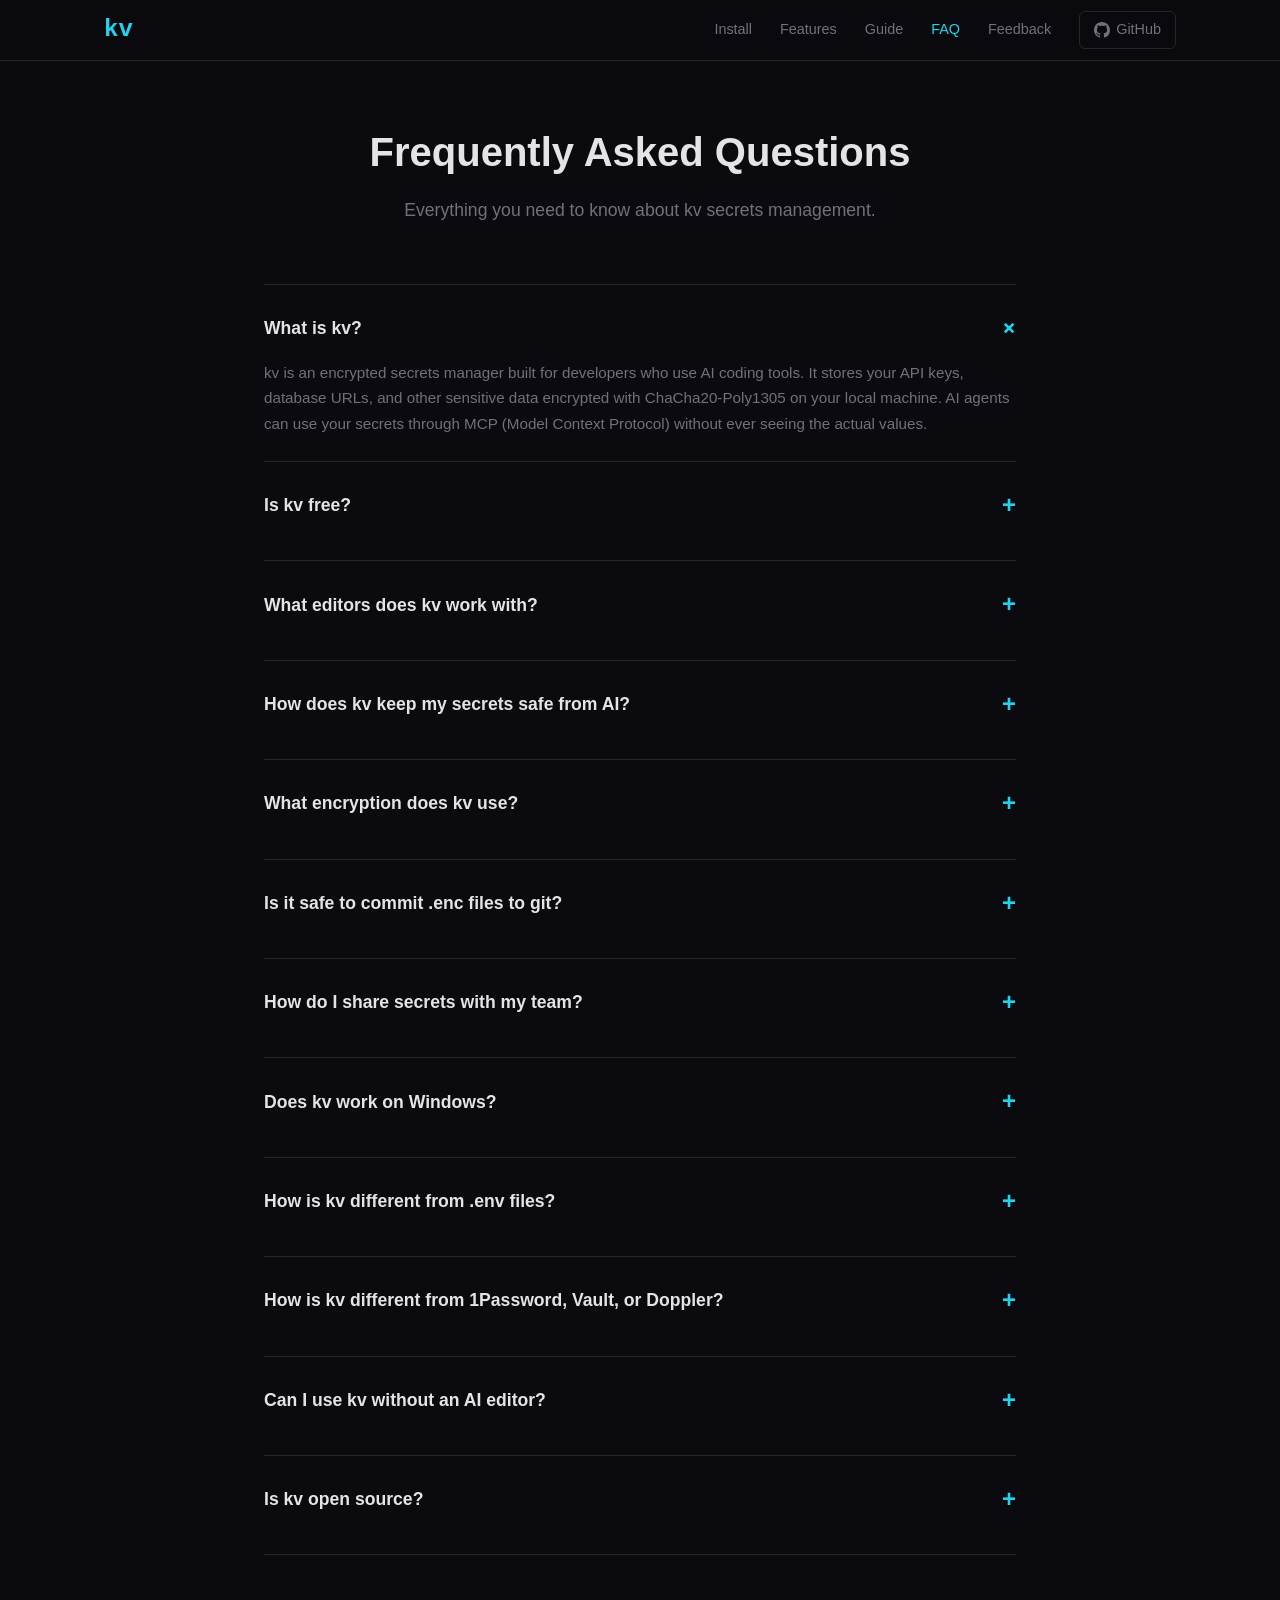
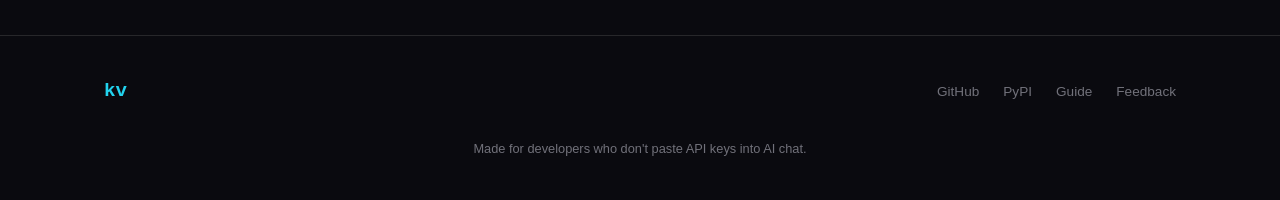
==== faq.html @ 410979d5 "Add FAQ, Guide, and Feedback pages - faq.html: 12 expandable Q&A items covering what/why/how - guide" ====
<!DOCTYPE html>
<html lang="en">
<head>
<meta charset="utf-8">
<meta name="viewport" content="width=device-width, initial-scale=1">
<title>FAQ — kv Encrypted Secrets Management</title>
<meta name="description" content="Frequently asked questions about kv — encrypted secrets management for developers and AI agents.">
<link rel="canonical" href="https://kvsecure.com/faq.html">
<link rel="icon" href="data:image/svg+xml,<svg xmlns='http://www.w3.org/2000/svg' viewBox='0 0 100 100'><text y='.9em' font-size='90'>&#x1F510;</text></svg>">
<style>
:root {
  --bg: #0a0a0f; --bg-card: #12121a; --text: #e4e4e7; --text-muted: #71717a;
  --accent: #22d3ee; --accent-dim: rgba(34,211,238,0.12); --border: #27272a;
  --green: #4ade80;
  --font: -apple-system, BlinkMacSystemFont, "Segoe UI", Roboto, sans-serif;
  --mono: "SF Mono", "Cascadia Code", "JetBrains Mono", Consolas, monospace;
}
*, *::before, *::after { box-sizing: border-box; margin: 0; padding: 0; }
html { scroll-behavior: smooth; }
body { font-family: var(--font); background: var(--bg); color: var(--text); line-height: 1.6; -webkit-font-smoothing: antialiased; }
a { color: var(--accent); text-decoration: none; }
a:hover { text-decoration: underline; }
:focus-visible { outline: 2px solid var(--accent); outline-offset: 2px; }

.container { max-width: 800px; margin: 0 auto; padding: 0 24px; }

/* Nav */
nav { position: fixed; top: 0; left: 0; right: 0; z-index: 100; background: rgba(10,10,15,0.85); backdrop-filter: blur(12px); border-bottom: 1px solid var(--border); }
.nav-inner { max-width: 1120px; margin: 0 auto; padding: 0 24px; display: flex; align-items: center; justify-content: space-between; height: 60px; }
.nav-logo { font-size: 1.5rem; font-weight: 700; color: var(--accent); font-family: var(--mono); }
.nav-links { display: flex; gap: 28px; align-items: center; }
.nav-links a { color: var(--text-muted); font-size: 0.9rem; }
.nav-links a:hover { color: var(--text); text-decoration: none; }
.nav-links a.active { color: var(--accent); }
.nav-gh { display: inline-flex; align-items: center; gap: 6px; padding: 6px 14px; border: 1px solid var(--border); border-radius: 6px; font-size: 0.85rem; color: var(--text); }
.nav-gh:hover { border-color: var(--text-muted); text-decoration: none; }

/* Page header */
.page-header { padding-top: 120px; padding-bottom: 40px; text-align: center; }
.page-header h1 { font-size: 2.5rem; font-weight: 800; margin-bottom: 12px; }
.page-header p { color: var(--text-muted); font-size: 1.1rem; }

/* FAQ */
.faq-section { padding: 20px 0 80px; }
.faq-item { border-bottom: 1px solid var(--border); padding: 24px 0; }
.faq-item:first-child { border-top: 1px solid var(--border); }
.faq-q { font-size: 1.1rem; font-weight: 600; margin-bottom: 12px; cursor: pointer; display: flex; justify-content: space-between; align-items: center; }
.faq-q::after { content: "+"; font-size: 1.5rem; color: var(--accent); transition: transform 0.2s; }
.faq-item.open .faq-q::after { transform: rotate(45deg); }
.faq-a { color: var(--text-muted); font-size: 0.95rem; line-height: 1.7; max-height: 0; overflow: hidden; transition: max-height 0.3s ease; }
.faq-item.open .faq-a { max-height: 500px; }
.faq-a code { font-family: var(--mono); background: var(--bg-card); padding: 2px 6px; border-radius: 4px; font-size: 0.85rem; color: var(--accent); }

/* Footer */
footer { border-top: 1px solid var(--border); padding: 40px 0; }
.footer-inner { max-width: 1120px; margin: 0 auto; padding: 0 24px; display: flex; justify-content: space-between; align-items: center; flex-wrap: wrap; gap: 16px; }
.footer-brand { font-family: var(--mono); font-weight: 700; color: var(--accent); font-size: 1.2rem; }
.footer-links { display: flex; gap: 24px; }
.footer-links a { color: var(--text-muted); font-size: 0.85rem; }
.footer-links a:hover { color: var(--text); }
.footer-tagline { width: 100%; text-align: center; color: var(--text-muted); font-size: 0.8rem; margin-top: 16px; }

@media (max-width: 767px) {
  .page-header h1 { font-size: 1.8rem; }
  .nav-links { display: none; }
  .footer-inner { justify-content: center; text-align: center; }
}
</style>
</head>
<body>

<nav>
  <div class="nav-inner">
    <a href="/" class="nav-logo">kv</a>
    <div class="nav-links">
      <a href="/#install">Install</a>
      <a href="/#features">Features</a>
      <a href="guide.html">Guide</a>
      <a href="faq.html" class="active">FAQ</a>
      <a href="feedback.html">Feedback</a>
      <a href="https://github.com/SatishoBananamoto/kv-secrets" class="nav-gh">
        <svg width="16" height="16" viewBox="0 0 16 16" fill="currentColor"><path d="M8 0C3.58 0 0 3.58 0 8c0 3.54 2.29 6.53 5.47 7.59.4.07.55-.17.55-.38 0-.19-.01-.82-.01-1.49-2.01.37-2.53-.49-2.69-.94-.09-.23-.48-.94-.82-1.13-.28-.15-.68-.52-.01-.53.63-.01 1.08.58 1.23.82.72 1.21 1.87.87 2.33.66.07-.52.28-.87.51-1.07-1.78-.2-3.64-.89-3.64-3.95 0-.87.31-1.59.82-2.15-.08-.2-.36-1.02.08-2.12 0 0 .67-.21 2.2.82.64-.18 1.32-.27 2-.27.68 0 1.36.09 2 .27 1.53-1.04 2.2-.82 2.2-.82.44 1.1.16 1.92.08 2.12.51.56.82 1.27.82 2.15 0 3.07-1.87 3.75-3.65 3.95.29.25.54.73.54 1.48 0 1.07-.01 1.93-.01 2.2 0 .21.15.46.55.38A8.013 8.013 0 0016 8c0-4.42-3.58-8-8-8z"/></svg>
        GitHub
      </a>
    </div>
  </div>
</nav>

<div class="page-header">
  <div class="container">
    <h1>Frequently Asked Questions</h1>
    <p>Everything you need to know about kv secrets management.</p>
  </div>
</div>

<section class="faq-section">
  <div class="container">

    <div class="faq-item open">
      <div class="faq-q">What is kv?</div>
      <div class="faq-a">
        <p>kv is an encrypted secrets manager built for developers who use AI coding tools. It stores your API keys, database URLs, and other sensitive data encrypted with ChaCha20-Poly1305 on your local machine. AI agents can use your secrets through MCP (Model Context Protocol) without ever seeing the actual values.</p>
      </div>
    </div>

    <div class="faq-item">
      <div class="faq-q">Is kv free?</div>
      <div class="faq-a">
        <p>Yes. The CLI and MCP server are completely free and open source (MIT license). You get unlimited secrets, unlimited environments, and full encryption at no cost. A paid team plan ($15/team/month) with cloud sync, team management, and CI/CD tokens is coming soon.</p>
      </div>
    </div>

    <div class="faq-item">
      <div class="faq-q">What editors does kv work with?</div>
      <div class="faq-a">
        <p>kv works with any editor that supports MCP: <strong>Cursor</strong>, <strong>Claude Code</strong>, <strong>VS Code</strong>, <strong>Windsurf</strong>, and <strong>Cline</strong>. Run <code>kv setup cursor</code> (or <code>claude-code</code> / <code>vscode</code>) and it auto-configures the MCP connection.</p>
      </div>
    </div>

    <div class="faq-item">
      <div class="faq-q">How does kv keep my secrets safe from AI?</div>
      <div class="faq-a">
        <p>kv uses a 3-tier security profile system:</p>
        <p><strong>Safe mode</strong> (default): AI can list key names and run commands with secrets injected as environment variables, but never sees the actual values. This is the recommended mode.</p>
        <p><strong>Mutate mode</strong> (opt-in): AI can also store and delete secrets.</p>
        <p><strong>Reveal mode</strong> (opt-in): AI can read secret values. Only enable this if you explicitly need it.</p>
        <p>The key tool is <code>kv_run</code> — it injects secrets into a subprocess and returns only the exit code. Your AI agent never sees the secret values in chat.</p>
      </div>
    </div>

    <div class="faq-item">
      <div class="faq-q">What encryption does kv use?</div>
      <div class="faq-a">
        <p>ChaCha20-Poly1305 AEAD with 256-bit keys — the same cipher used by WireGuard VPN and TLS 1.3. Keys are derived per-environment using BLAKE2b with the environment name as context. The encrypted <code>.enc</code> files are safe to commit to git — only the master key (stored in <code>.secrets/key</code>) must stay private.</p>
      </div>
    </div>

    <div class="faq-item">
      <div class="faq-q">Is it safe to commit .enc files to git?</div>
      <div class="faq-a">
        <p>Yes. The <code>.enc</code> files contain only ciphertext — both key names and values are encrypted. Without the master key, they're indistinguishable from random bytes. The master key file (<code>.secrets/key</code>) is auto-added to <code>.gitignore</code> during <code>kv init</code>.</p>
      </div>
    </div>

    <div class="faq-item">
      <div class="faq-q">How do I share secrets with my team?</div>
      <div class="faq-a">
        <p>For now, use <code>kv export --key</code> to get a shareable key string (<code>kvkey_...</code>). Send it to your teammate through a secure channel (Signal, 1Password, etc.). They import it with <code>kv import-key kvkey_...</code>. The upcoming team plan will add zero-knowledge cloud sync so sharing is automatic.</p>
      </div>
    </div>

    <div class="faq-item">
      <div class="faq-q">Does kv work on Windows?</div>
      <div class="faq-a">
        <p>Yes. kv runs on Windows, macOS, and Linux. It's a pure Python package with one dependency (<code>cryptography</code>) which has prebuilt wheels for all platforms. Install with <code>pip install kv-secrets</code>.</p>
      </div>
    </div>

    <div class="faq-item">
      <div class="faq-q">How is kv different from .env files?</div>
      <div class="faq-a">
        <p><code>.env</code> files store secrets in plaintext — if leaked or committed to git, everything is exposed. kv encrypts everything with military-grade encryption. You can even import existing <code>.env</code> files with <code>kv import .env</code> and they'll be encrypted immediately.</p>
      </div>
    </div>

    <div class="faq-item">
      <div class="faq-q">How is kv different from 1Password, Vault, or Doppler?</div>
      <div class="faq-a">
        <p>kv is built specifically for developers using AI coding tools. 1Password is a general password manager ($2.99/mo). HashiCorp Vault and Doppler are enterprise-grade with complex setups. kv is free, zero-config, works offline, and has native MCP integration so your AI editor can use secrets without you pasting them into chat.</p>
      </div>
    </div>

    <div class="faq-item">
      <div class="faq-q">Can I use kv without an AI editor?</div>
      <div class="faq-a">
        <p>Absolutely. kv works great as a standalone secrets manager. Use <code>kv set</code>, <code>kv get</code>, <code>kv run</code> from the terminal. The MCP integration is optional — it just makes kv even more powerful when paired with AI tools.</p>
      </div>
    </div>

    <div class="faq-item">
      <div class="faq-q">Is kv open source?</div>
      <div class="faq-a">
        <p>The CLI and MCP server are open source under the MIT license. You can inspect every line of code on <a href="https://github.com/SatishoBananamoto/kv-secrets">GitHub</a>. The cloud sync server (for the upcoming team plan) is proprietary.</p>
      </div>
    </div>

  </div>
</section>

<footer>
  <div class="footer-inner">
    <div class="footer-brand">kv</div>
    <div class="footer-links">
      <a href="https://github.com/SatishoBananamoto/kv-secrets">GitHub</a>
      <a href="https://pypi.org/project/kv-secrets/">PyPI</a>
      <a href="guide.html">Guide</a>
      <a href="feedback.html">Feedback</a>
    </div>
    <p class="footer-tagline">Made for developers who don't paste API keys into AI chat.</p>
  </div>
</footer>

<script>
document.querySelectorAll('.faq-q').forEach(function(q) {
  q.addEventListener('click', function() {
    this.parentElement.classList.toggle('open');
  });
});
</script>

</body>
</html>
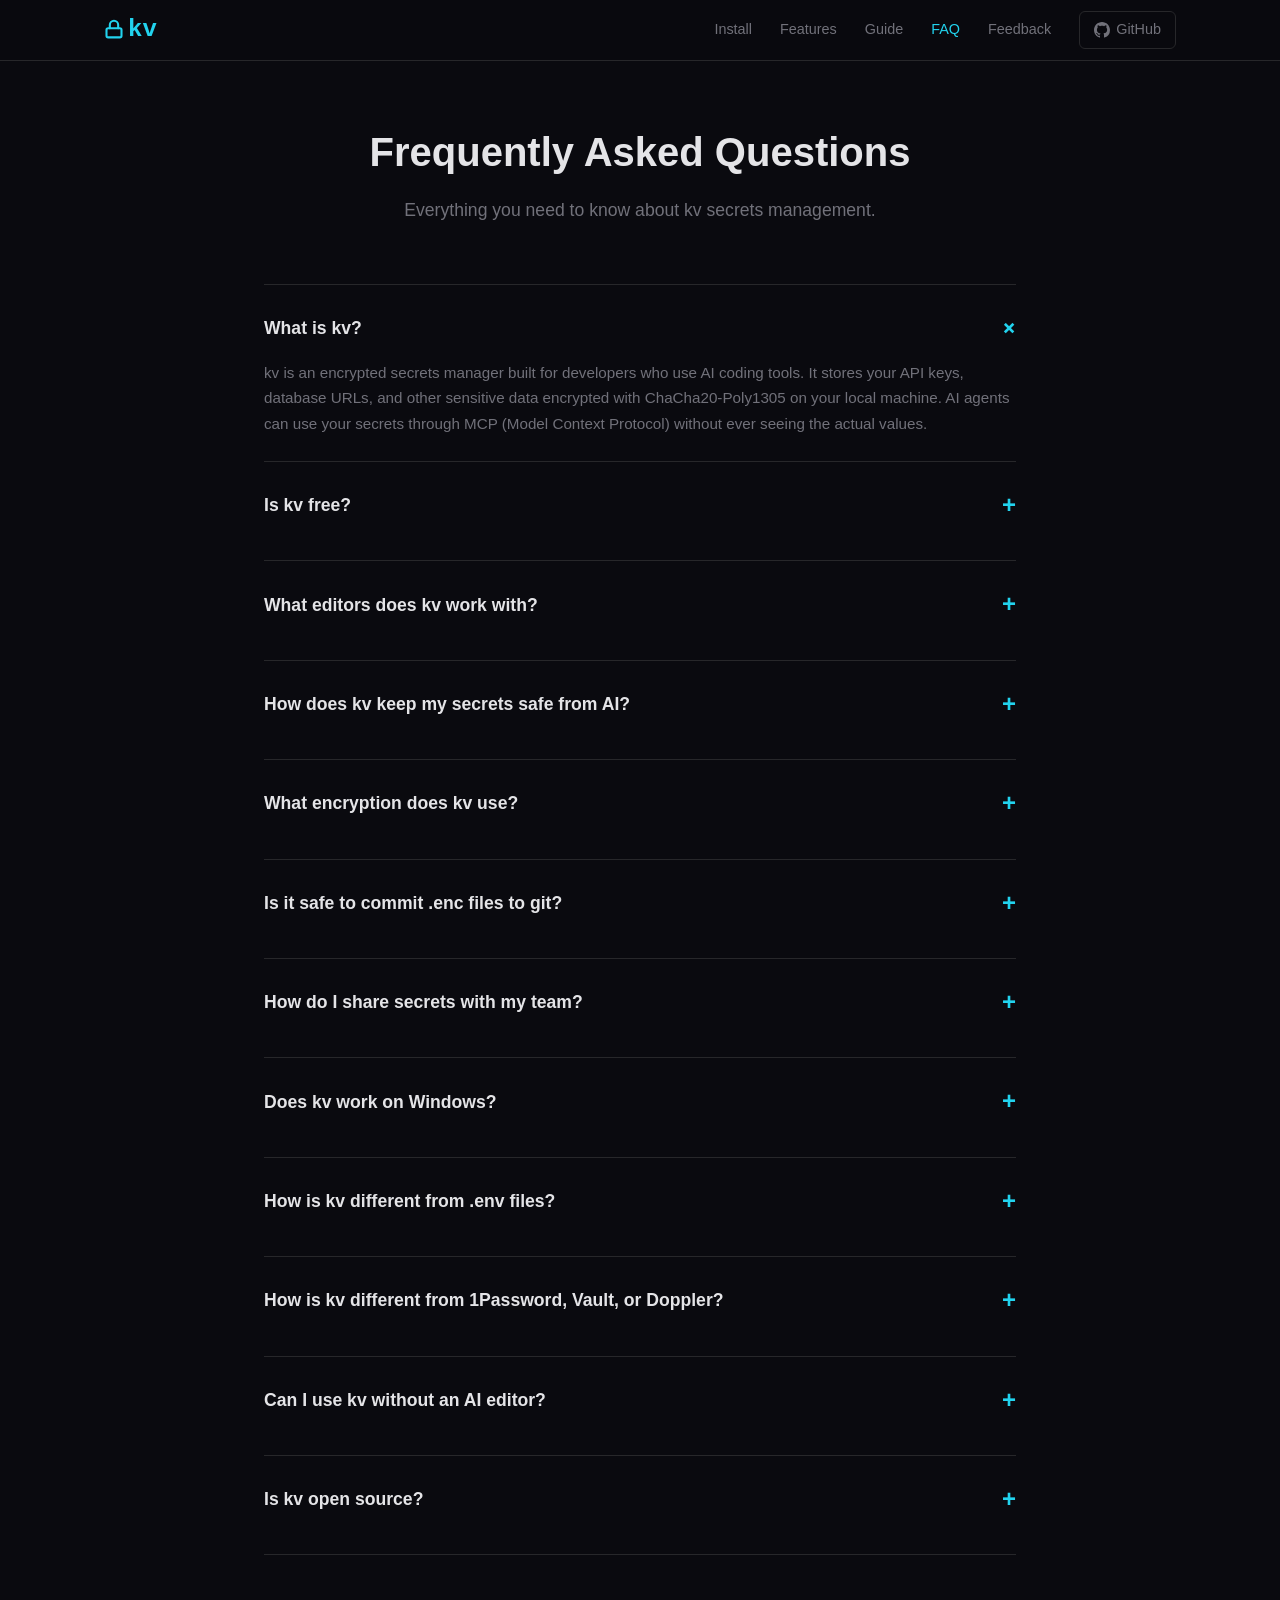
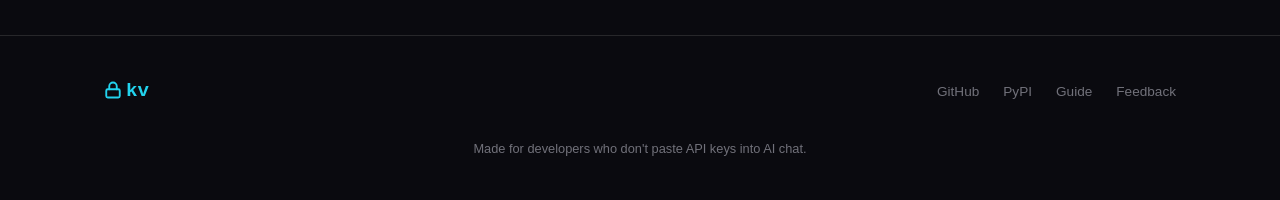
==== commit ed0ad079: "Add lock logo mark + update email to support@kvsecure.com - Nav and footer logos now show lock SVG i" ====
--- a/faq.html
+++ b/faq.html
@@ -71,7 +71,7 @@
 
 <nav>
   <div class="nav-inner">
-    <a href="/" class="nav-logo">kv</a>
+    <a href="/" class="nav-logo"><svg width="20" height="20" viewBox="0 0 24 24" fill="none" stroke="currentColor" stroke-width="2.5" stroke-linecap="round" stroke-linejoin="round" style="vertical-align:-3px;margin-right:4px"><rect x="3" y="11" width="18" height="11" rx="2"/><path d="M7 11V7a5 5 0 0110 0v4"/></svg>kv</a>
     <div class="nav-links">
       <a href="/#install">Install</a>
       <a href="/#features">Features</a>
@@ -189,7 +189,7 @@
 
 <footer>
   <div class="footer-inner">
-    <div class="footer-brand">kv</div>
+    <div class="footer-brand"><svg width="18" height="18" viewBox="0 0 24 24" fill="none" stroke="currentColor" stroke-width="2.5" stroke-linecap="round" stroke-linejoin="round" style="vertical-align:-3px;margin-right:4px"><rect x="3" y="11" width="18" height="11" rx="2"/><path d="M7 11V7a5 5 0 0110 0v4"/></svg>kv</div>
     <div class="footer-links">
       <a href="https://github.com/SatishoBananamoto/kv-secrets">GitHub</a>
       <a href="https://pypi.org/project/kv-secrets/">PyPI</a>
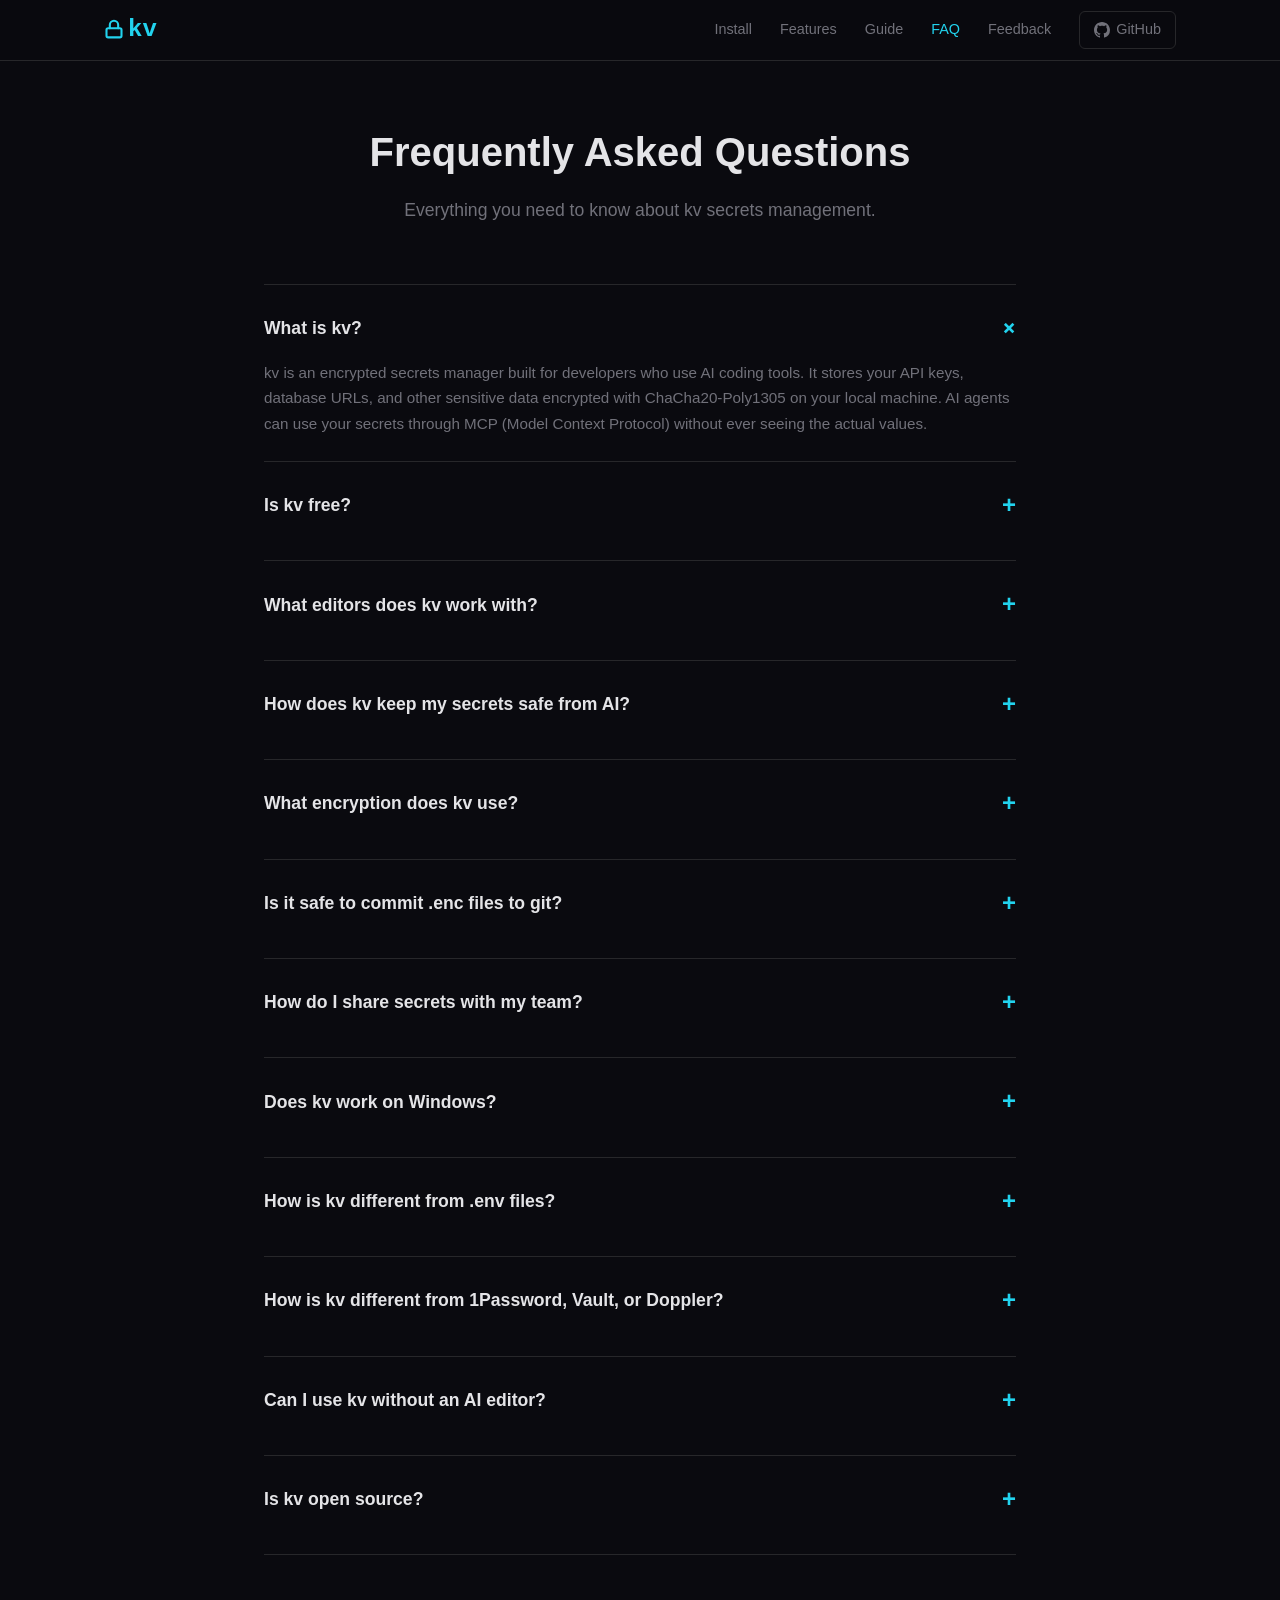
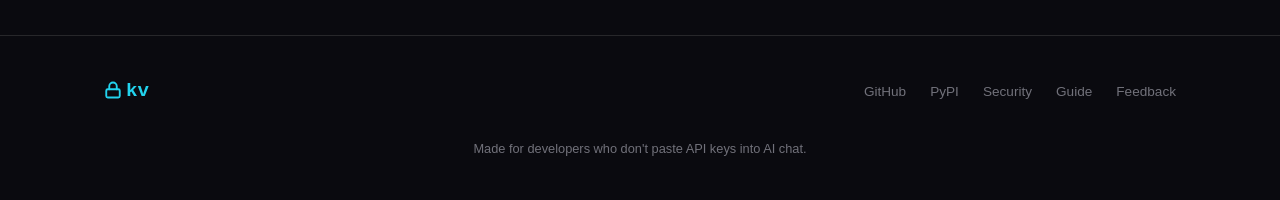
==== commit 7a5e8cf1: "Website Phase 1: fix accuracy, add trust signals, add team waitlist guide.html: - Fix kv env (was "k" ====
--- a/faq.html
+++ b/faq.html
@@ -44,11 +44,10 @@
 .faq-section { padding: 20px 0 80px; }
 .faq-item { border-bottom: 1px solid var(--border); padding: 24px 0; }
 .faq-item:first-child { border-top: 1px solid var(--border); }
-.faq-q { font-size: 1.1rem; font-weight: 600; margin-bottom: 12px; cursor: pointer; display: flex; justify-content: space-between; align-items: center; }
+.faq-q { font-size: 1.1rem; font-weight: 600; margin-bottom: 12px; cursor: pointer; display: flex; justify-content: space-between; align-items: center; background: none; border: none; color: inherit; text-align: left; width: 100%; padding: 0; font-family: inherit; line-height: inherit; }
 .faq-q::after { content: "+"; font-size: 1.5rem; color: var(--accent); transition: transform 0.2s; }
 .faq-item.open .faq-q::after { transform: rotate(45deg); }
-.faq-a { color: var(--text-muted); font-size: 0.95rem; line-height: 1.7; max-height: 0; overflow: hidden; transition: max-height 0.3s ease; }
-.faq-item.open .faq-a { max-height: 500px; }
+.faq-a { color: var(--text-muted); font-size: 0.95rem; line-height: 1.7; }
 .faq-a code { font-family: var(--mono); background: var(--bg-card); padding: 2px 6px; border-radius: 4px; font-size: 0.85rem; color: var(--accent); }
 
 /* Footer */
@@ -60,9 +59,13 @@
 .footer-links a:hover { color: var(--text); }
 .footer-tagline { width: 100%; text-align: center; color: var(--text-muted); font-size: 0.8rem; margin-top: 16px; }
 
+.nav-toggle { display: none; background: none; border: none; color: var(--text); font-size: 1.5rem; cursor: pointer; }
+
 @media (max-width: 767px) {
   .page-header h1 { font-size: 1.8rem; }
-  .nav-links { display: none; }
+  .nav-links { display: none; position: absolute; top: 60px; left: 0; right: 0; background: var(--bg); border-bottom: 1px solid var(--border); flex-direction: column; padding: 20px 24px; gap: 16px; }
+  .nav-links.open { display: flex; }
+  .nav-toggle { display: block; }
   .footer-inner { justify-content: center; text-align: center; }
 }
 </style>
@@ -72,6 +75,7 @@
 <nav>
   <div class="nav-inner">
     <a href="/" class="nav-logo"><svg width="20" height="20" viewBox="0 0 24 24" fill="none" stroke="currentColor" stroke-width="2.5" stroke-linecap="round" stroke-linejoin="round" style="vertical-align:-3px;margin-right:4px"><rect x="3" y="11" width="18" height="11" rx="2"/><path d="M7 11V7a5 5 0 0110 0v4"/></svg>kv</a>
+    <button class="nav-toggle" id="nav-toggle" aria-label="Menu" aria-expanded="false">&#9776;</button>
     <div class="nav-links">
       <a href="/#install">Install</a>
       <a href="/#features">Features</a>
@@ -97,29 +101,29 @@
   <div class="container">
 
     <div class="faq-item open">
-      <div class="faq-q">What is kv?</div>
-      <div class="faq-a">
+      <button class="faq-q" id="faq-q-1" aria-expanded="true" aria-controls="faq-a-1">What is kv?</button>
+      <div class="faq-a" id="faq-a-1" role="region" aria-labelledby="faq-q-1">
         <p>kv is an encrypted secrets manager built for developers who use AI coding tools. It stores your API keys, database URLs, and other sensitive data encrypted with ChaCha20-Poly1305 on your local machine. AI agents can use your secrets through MCP (Model Context Protocol) without ever seeing the actual values.</p>
       </div>
     </div>
 
     <div class="faq-item">
-      <div class="faq-q">Is kv free?</div>
-      <div class="faq-a">
+      <button class="faq-q" id="faq-q-2" aria-expanded="false" aria-controls="faq-a-2">Is kv free?</button>
+      <div class="faq-a" id="faq-a-2" role="region" aria-labelledby="faq-q-2" hidden>
         <p>Yes. The CLI and MCP server are completely free and open source (MIT license). You get unlimited secrets, unlimited environments, and full encryption at no cost. A paid team plan ($15/team/month) with cloud sync, team management, and CI/CD tokens is coming soon.</p>
       </div>
     </div>
 
     <div class="faq-item">
-      <div class="faq-q">What editors does kv work with?</div>
-      <div class="faq-a">
+      <button class="faq-q" id="faq-q-3" aria-expanded="false" aria-controls="faq-a-3">What editors does kv work with?</button>
+      <div class="faq-a" id="faq-a-3" role="region" aria-labelledby="faq-q-3" hidden>
         <p>kv works with any editor that supports MCP: <strong>Cursor</strong>, <strong>Claude Code</strong>, <strong>VS Code</strong>, <strong>Windsurf</strong>, and <strong>Cline</strong>. Run <code>kv setup cursor</code> (or <code>claude-code</code> / <code>vscode</code>) and it auto-configures the MCP connection.</p>
       </div>
     </div>
 
     <div class="faq-item">
-      <div class="faq-q">How does kv keep my secrets safe from AI?</div>
-      <div class="faq-a">
+      <button class="faq-q" id="faq-q-4" aria-expanded="false" aria-controls="faq-a-4">How does kv keep my secrets safe from AI?</button>
+      <div class="faq-a" id="faq-a-4" role="region" aria-labelledby="faq-q-4" hidden>
         <p>kv uses a 3-tier security profile system:</p>
         <p><strong>Safe mode</strong> (default): AI can list key names and run commands with secrets injected as environment variables, but never sees the actual values. This is the recommended mode.</p>
         <p><strong>Mutate mode</strong> (opt-in): AI can also store and delete secrets.</p>
@@ -129,57 +133,57 @@
     </div>
 
     <div class="faq-item">
-      <div class="faq-q">What encryption does kv use?</div>
-      <div class="faq-a">
+      <button class="faq-q" id="faq-q-5" aria-expanded="false" aria-controls="faq-a-5">What encryption does kv use?</button>
+      <div class="faq-a" id="faq-a-5" role="region" aria-labelledby="faq-q-5" hidden>
         <p>ChaCha20-Poly1305 AEAD with 256-bit keys — the same cipher used by WireGuard VPN and TLS 1.3. Keys are derived per-environment using BLAKE2b with the environment name as context. The encrypted <code>.enc</code> files are safe to commit to git — only the master key (stored in <code>.secrets/key</code>) must stay private.</p>
       </div>
     </div>
 
     <div class="faq-item">
-      <div class="faq-q">Is it safe to commit .enc files to git?</div>
-      <div class="faq-a">
+      <button class="faq-q" id="faq-q-6" aria-expanded="false" aria-controls="faq-a-6">Is it safe to commit .enc files to git?</button>
+      <div class="faq-a" id="faq-a-6" role="region" aria-labelledby="faq-q-6" hidden>
         <p>Yes. The <code>.enc</code> files contain only ciphertext — both key names and values are encrypted. Without the master key, they're indistinguishable from random bytes. The master key file (<code>.secrets/key</code>) is auto-added to <code>.gitignore</code> during <code>kv init</code>.</p>
       </div>
     </div>
 
     <div class="faq-item">
-      <div class="faq-q">How do I share secrets with my team?</div>
-      <div class="faq-a">
-        <p>For now, use <code>kv export --key</code> to get a shareable key string (<code>kvkey_...</code>). Send it to your teammate through a secure channel (Signal, 1Password, etc.). They import it with <code>kv import-key kvkey_...</code>. The upcoming team plan will add zero-knowledge cloud sync so sharing is automatic.</p>
-      </div>
-    </div>
-
-    <div class="faq-item">
-      <div class="faq-q">Does kv work on Windows?</div>
-      <div class="faq-a">
+      <button class="faq-q" id="faq-q-7" aria-expanded="false" aria-controls="faq-a-7">How do I share secrets with my team?</button>
+      <div class="faq-a" id="faq-a-7" role="region" aria-labelledby="faq-q-7" hidden>
+        <p>Use <code>kv export-key</code> to get a shareable key string (<code>kvkey_...</code>). Send it to your teammate through a secure channel (Signal, 1Password, etc.). They import it with <code>kv import-key kvkey_...</code>. The upcoming team plan will add zero-knowledge cloud sync so sharing is automatic.</p>
+      </div>
+    </div>
+
+    <div class="faq-item">
+      <button class="faq-q" id="faq-q-8" aria-expanded="false" aria-controls="faq-a-8">Does kv work on Windows?</button>
+      <div class="faq-a" id="faq-a-8" role="region" aria-labelledby="faq-q-8" hidden>
         <p>Yes. kv runs on Windows, macOS, and Linux. It's a pure Python package with one dependency (<code>cryptography</code>) which has prebuilt wheels for all platforms. Install with <code>pip install kv-secrets</code>.</p>
       </div>
     </div>
 
     <div class="faq-item">
-      <div class="faq-q">How is kv different from .env files?</div>
-      <div class="faq-a">
+      <button class="faq-q" id="faq-q-9" aria-expanded="false" aria-controls="faq-a-9">How is kv different from .env files?</button>
+      <div class="faq-a" id="faq-a-9" role="region" aria-labelledby="faq-q-9" hidden>
         <p><code>.env</code> files store secrets in plaintext — if leaked or committed to git, everything is exposed. kv encrypts everything with military-grade encryption. You can even import existing <code>.env</code> files with <code>kv import .env</code> and they'll be encrypted immediately.</p>
       </div>
     </div>
 
     <div class="faq-item">
-      <div class="faq-q">How is kv different from 1Password, Vault, or Doppler?</div>
-      <div class="faq-a">
+      <button class="faq-q" id="faq-q-10" aria-expanded="false" aria-controls="faq-a-10">How is kv different from 1Password, Vault, or Doppler?</button>
+      <div class="faq-a" id="faq-a-10" role="region" aria-labelledby="faq-q-10" hidden>
         <p>kv is built specifically for developers using AI coding tools. 1Password is a general password manager ($2.99/mo). HashiCorp Vault and Doppler are enterprise-grade with complex setups. kv is free, zero-config, works offline, and has native MCP integration so your AI editor can use secrets without you pasting them into chat.</p>
       </div>
     </div>
 
     <div class="faq-item">
-      <div class="faq-q">Can I use kv without an AI editor?</div>
-      <div class="faq-a">
+      <button class="faq-q" id="faq-q-11" aria-expanded="false" aria-controls="faq-a-11">Can I use kv without an AI editor?</button>
+      <div class="faq-a" id="faq-a-11" role="region" aria-labelledby="faq-q-11" hidden>
         <p>Absolutely. kv works great as a standalone secrets manager. Use <code>kv set</code>, <code>kv get</code>, <code>kv run</code> from the terminal. The MCP integration is optional — it just makes kv even more powerful when paired with AI tools.</p>
       </div>
     </div>
 
     <div class="faq-item">
-      <div class="faq-q">Is kv open source?</div>
-      <div class="faq-a">
+      <button class="faq-q" id="faq-q-12" aria-expanded="false" aria-controls="faq-a-12">Is kv open source?</button>
+      <div class="faq-a" id="faq-a-12" role="region" aria-labelledby="faq-q-12" hidden>
         <p>The CLI and MCP server are open source under the MIT license. You can inspect every line of code on <a href="https://github.com/SatishoBananamoto/kv-secrets">GitHub</a>. The cloud sync server (for the upcoming team plan) is proprietary.</p>
       </div>
     </div>
@@ -193,6 +197,7 @@
     <div class="footer-links">
       <a href="https://github.com/SatishoBananamoto/kv-secrets">GitHub</a>
       <a href="https://pypi.org/project/kv-secrets/">PyPI</a>
+      <a href="https://github.com/SatishoBananamoto/kv-secrets/blob/main/SECURITY.md">Security</a>
       <a href="guide.html">Guide</a>
       <a href="feedback.html">Feedback</a>
     </div>
@@ -201,9 +206,26 @@
 </footer>
 
 <script>
+// Nav toggle
+(function() {
+  var toggle = document.getElementById('nav-toggle');
+  var navLinks = document.querySelector('.nav-links');
+  if (toggle && navLinks) {
+    toggle.addEventListener('click', function() {
+      var open = navLinks.classList.toggle('open');
+      toggle.setAttribute('aria-expanded', open);
+    });
+  }
+})();
+
+// FAQ accordion
 document.querySelectorAll('.faq-q').forEach(function(q) {
   q.addEventListener('click', function() {
-    this.parentElement.classList.toggle('open');
+    var isOpen = this.parentElement.classList.toggle('open');
+    this.setAttribute('aria-expanded', isOpen);
+    var answer = this.parentElement.querySelector('.faq-a');
+    if (isOpen) { answer.removeAttribute('hidden'); }
+    else { answer.setAttribute('hidden', ''); }
   });
 });
 </script>
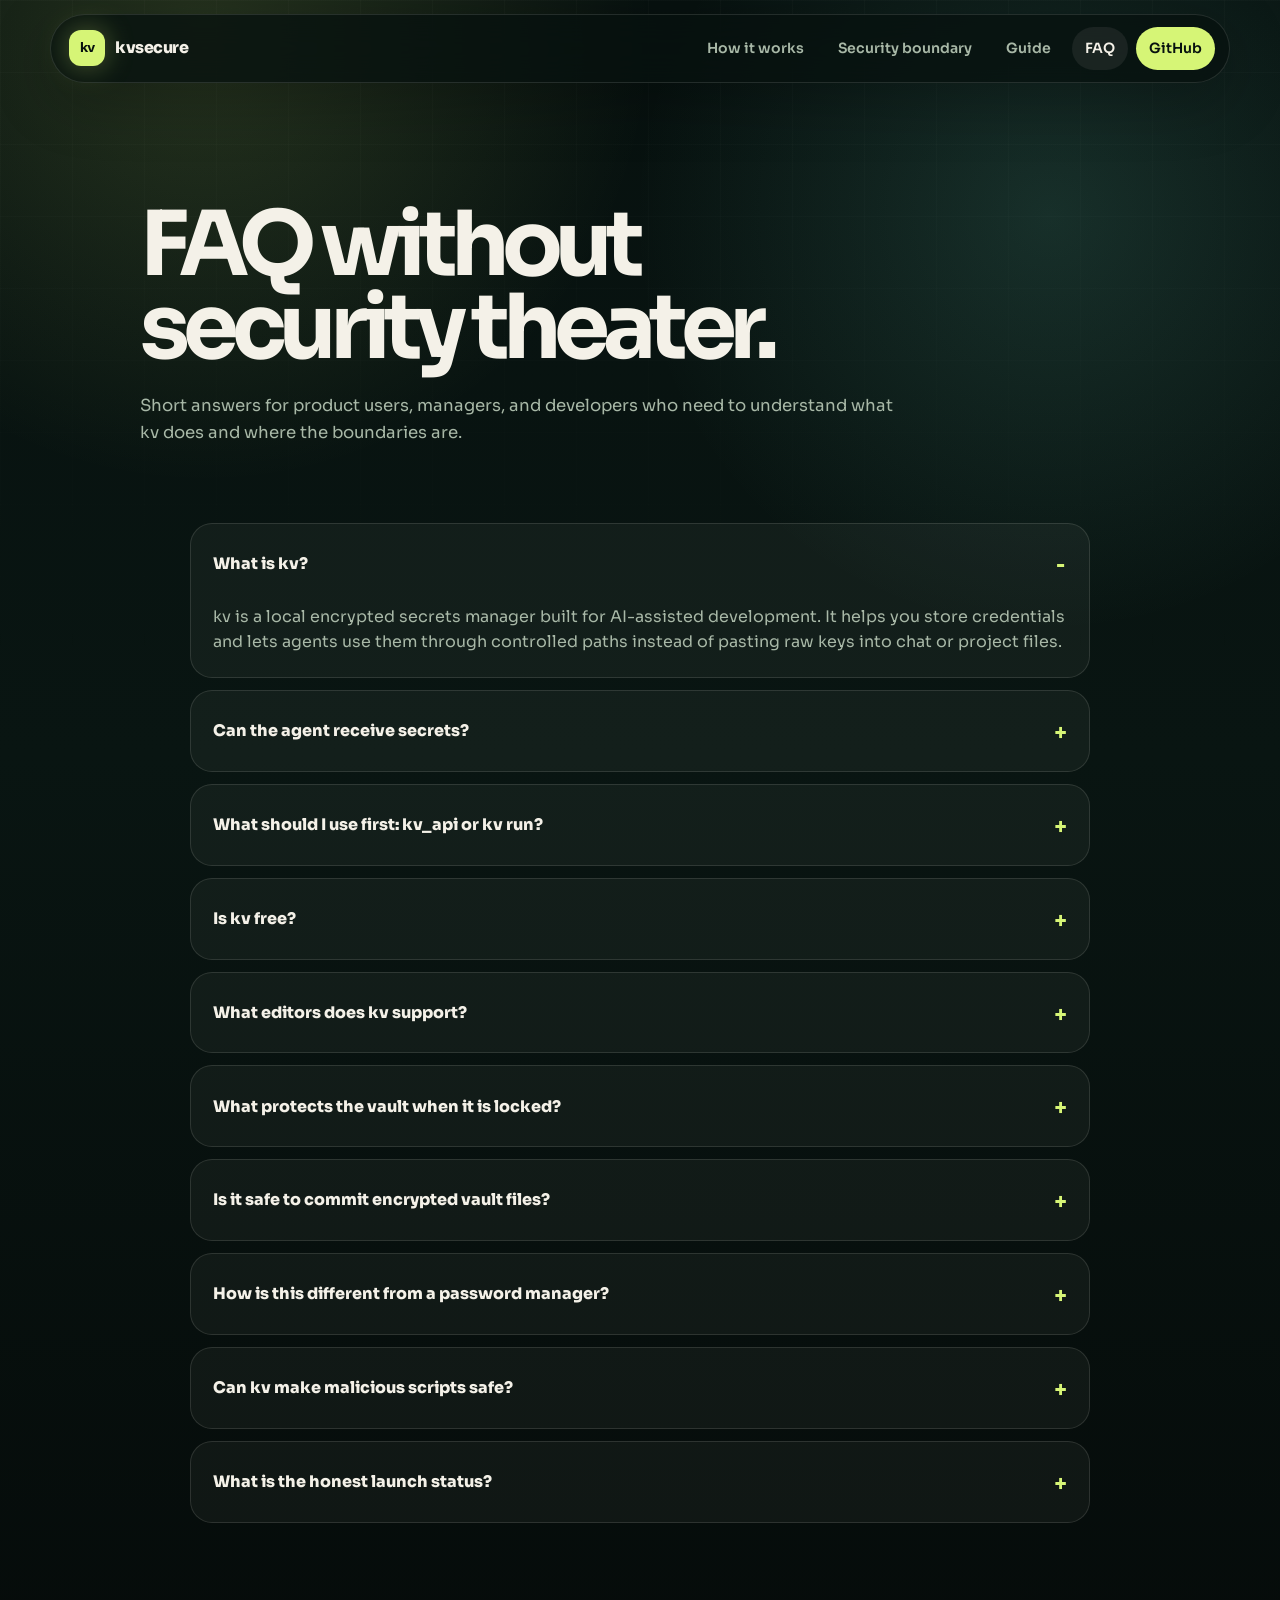
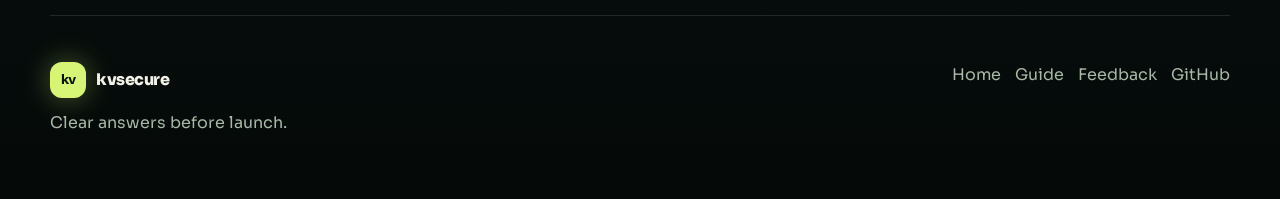
==== commit aeceba36: "Redesign kvsecure launch site" ====
--- a/faq.html
+++ b/faq.html
@@ -3,232 +3,125 @@
 <head>
 <meta charset="utf-8">
 <meta name="viewport" content="width=device-width, initial-scale=1">
-<title>FAQ — kv Encrypted Secrets Management</title>
-<meta name="description" content="Frequently asked questions about kv — encrypted secrets management for developers and AI agents.">
+<title>FAQ - kvsecure</title>
+<meta name="description" content="Plain answers about kv, AI agents, brokered secret use, kv run, team plans, and current product boundaries.">
+<meta name="theme-color" content="#07110f">
 <link rel="canonical" href="https://kvsecure.com/faq.html">
-<link rel="icon" href="data:image/svg+xml,<svg xmlns='http://www.w3.org/2000/svg' viewBox='0 0 100 100'><text y='.9em' font-size='90'>&#x1F510;</text></svg>">
-<style>
-:root {
-  --bg: #0a0a0f; --bg-card: #12121a; --text: #e4e4e7; --text-muted: #71717a;
-  --accent: #22d3ee; --accent-dim: rgba(34,211,238,0.12); --border: #27272a;
-  --green: #4ade80;
-  --font: -apple-system, BlinkMacSystemFont, "Segoe UI", Roboto, sans-serif;
-  --mono: "SF Mono", "Cascadia Code", "JetBrains Mono", Consolas, monospace;
-}
-*, *::before, *::after { box-sizing: border-box; margin: 0; padding: 0; }
-html { scroll-behavior: smooth; }
-body { font-family: var(--font); background: var(--bg); color: var(--text); line-height: 1.6; -webkit-font-smoothing: antialiased; }
-a { color: var(--accent); text-decoration: none; }
-a:hover { text-decoration: underline; }
-:focus-visible { outline: 2px solid var(--accent); outline-offset: 2px; }
-
-.container { max-width: 800px; margin: 0 auto; padding: 0 24px; }
-
-/* Nav */
-nav { position: fixed; top: 0; left: 0; right: 0; z-index: 100; background: rgba(10,10,15,0.85); backdrop-filter: blur(12px); border-bottom: 1px solid var(--border); }
-.nav-inner { max-width: 1120px; margin: 0 auto; padding: 0 24px; display: flex; align-items: center; justify-content: space-between; height: 60px; }
-.nav-logo { font-size: 1.5rem; font-weight: 700; color: var(--accent); font-family: var(--mono); }
-.nav-links { display: flex; gap: 28px; align-items: center; }
-.nav-links a { color: var(--text-muted); font-size: 0.9rem; }
-.nav-links a:hover { color: var(--text); text-decoration: none; }
-.nav-links a.active { color: var(--accent); }
-.nav-gh { display: inline-flex; align-items: center; gap: 6px; padding: 6px 14px; border: 1px solid var(--border); border-radius: 6px; font-size: 0.85rem; color: var(--text); }
-.nav-gh:hover { border-color: var(--text-muted); text-decoration: none; }
-
-/* Page header */
-.page-header { padding-top: 120px; padding-bottom: 40px; text-align: center; }
-.page-header h1 { font-size: 2.5rem; font-weight: 800; margin-bottom: 12px; }
-.page-header p { color: var(--text-muted); font-size: 1.1rem; }
-
-/* FAQ */
-.faq-section { padding: 20px 0 80px; }
-.faq-item { border-bottom: 1px solid var(--border); padding: 24px 0; }
-.faq-item:first-child { border-top: 1px solid var(--border); }
-.faq-q { font-size: 1.1rem; font-weight: 600; margin-bottom: 12px; cursor: pointer; display: flex; justify-content: space-between; align-items: center; background: none; border: none; color: inherit; text-align: left; width: 100%; padding: 0; font-family: inherit; line-height: inherit; }
-.faq-q::after { content: "+"; font-size: 1.5rem; color: var(--accent); transition: transform 0.2s; }
-.faq-item.open .faq-q::after { transform: rotate(45deg); }
-.faq-a { color: var(--text-muted); font-size: 0.95rem; line-height: 1.7; }
-.faq-a code { font-family: var(--mono); background: var(--bg-card); padding: 2px 6px; border-radius: 4px; font-size: 0.85rem; color: var(--accent); }
-
-/* Footer */
-footer { border-top: 1px solid var(--border); padding: 40px 0; }
-.footer-inner { max-width: 1120px; margin: 0 auto; padding: 0 24px; display: flex; justify-content: space-between; align-items: center; flex-wrap: wrap; gap: 16px; }
-.footer-brand { font-family: var(--mono); font-weight: 700; color: var(--accent); font-size: 1.2rem; }
-.footer-links { display: flex; gap: 24px; }
-.footer-links a { color: var(--text-muted); font-size: 0.85rem; }
-.footer-links a:hover { color: var(--text); }
-.footer-tagline { width: 100%; text-align: center; color: var(--text-muted); font-size: 0.8rem; margin-top: 16px; }
-
-.nav-toggle { display: none; background: none; border: none; color: var(--text); font-size: 1.5rem; cursor: pointer; }
-
-@media (max-width: 767px) {
-  .page-header h1 { font-size: 1.8rem; }
-  .nav-links { display: none; position: absolute; top: 60px; left: 0; right: 0; background: var(--bg); border-bottom: 1px solid var(--border); flex-direction: column; padding: 20px 24px; gap: 16px; }
-  .nav-links.open { display: flex; }
-  .nav-toggle { display: block; }
-  .footer-inner { justify-content: center; text-align: center; }
-}
-</style>
+<link rel="preconnect" href="https://fonts.googleapis.com">
+<link rel="preconnect" href="https://fonts.gstatic.com" crossorigin>
+<link href="https://fonts.googleapis.com/css2?family=IBM+Plex+Mono:wght@400;500;600;700&family=Sora:wght@400;500;600;700;800&display=swap" rel="stylesheet">
+<link rel="stylesheet" href="styles.css">
+<link rel="icon" href="data:image/svg+xml,%3Csvg xmlns='http://www.w3.org/2000/svg' viewBox='0 0 64 64'%3E%3Crect width='64' height='64' rx='14' fill='%2307110f'/%3E%3Cpath d='M20 29v-7a12 12 0 0 1 24 0v7' fill='none' stroke='%23d6f576' stroke-width='5' stroke-linecap='round'/%3E%3Crect x='15' y='27' width='34' height='25' rx='7' fill='%23d6f576'/%3E%3Ccircle cx='32' cy='39' r='4' fill='%2307110f'/%3E%3C/svg%3E">
 </head>
 <body>
+<a class="skip-link" href="#main">Skip to content</a>
 
-<nav>
-  <div class="nav-inner">
-    <a href="/" class="nav-logo"><svg width="20" height="20" viewBox="0 0 24 24" fill="none" stroke="currentColor" stroke-width="2.5" stroke-linecap="round" stroke-linejoin="round" style="vertical-align:-3px;margin-right:4px"><rect x="3" y="11" width="18" height="11" rx="2"/><path d="M7 11V7a5 5 0 0110 0v4"/></svg>kv</a>
-    <button class="nav-toggle" id="nav-toggle" aria-label="Menu" aria-expanded="false">&#9776;</button>
-    <div class="nav-links">
-      <a href="/#install">Install</a>
-      <a href="/#features">Features</a>
-      <a href="guide.html">Guide</a>
-      <a href="faq.html" class="active">FAQ</a>
-      <a href="feedback.html">Feedback</a>
-      <a href="https://github.com/SatishoBananamoto/kv-secrets" class="nav-gh">
-        <svg width="16" height="16" viewBox="0 0 16 16" fill="currentColor"><path d="M8 0C3.58 0 0 3.58 0 8c0 3.54 2.29 6.53 5.47 7.59.4.07.55-.17.55-.38 0-.19-.01-.82-.01-1.49-2.01.37-2.53-.49-2.69-.94-.09-.23-.48-.94-.82-1.13-.28-.15-.68-.52-.01-.53.63-.01 1.08.58 1.23.82.72 1.21 1.87.87 2.33.66.07-.52.28-.87.51-1.07-1.78-.2-3.64-.89-3.64-3.95 0-.87.31-1.59.82-2.15-.08-.2-.36-1.02.08-2.12 0 0 .67-.21 2.2.82.64-.18 1.32-.27 2-.27.68 0 1.36.09 2 .27 1.53-1.04 2.2-.82 2.2-.82.44 1.1.16 1.92.08 2.12.51.56.82 1.27.82 2.15 0 3.07-1.87 3.75-3.65 3.95.29.25.54.73.54 1.48 0 1.07-.01 1.93-.01 2.2 0 .21.15.46.55.38A8.013 8.013 0 0016 8c0-4.42-3.58-8-8-8z"/></svg>
-        GitHub
-      </a>
+<header class="site-header" data-nav>
+  <a class="brand" href="/" aria-label="kvsecure home"><span class="brand-mark" aria-hidden="true">kv</span><span>kvsecure</span></a>
+  <button class="nav-toggle" type="button" aria-label="Open navigation" aria-expanded="false" data-nav-toggle><span></span><span></span><span></span></button>
+  <nav class="nav-links" data-nav-links>
+    <a href="/#how">How it works</a>
+    <a href="/#boundary">Security boundary</a>
+    <a href="guide.html">Guide</a>
+    <a href="faq.html" aria-current="page">FAQ</a>
+    <a class="nav-cta" href="https://github.com/SatishoBananamoto/kv-secrets">GitHub</a>
+  </nav>
+</header>
+
+<main id="main" class="doc-page">
+  <section class="doc-hero section">
+    <h1>FAQ without security theater.</h1>
+    <p>Short answers for product users, managers, and developers who need to understand what kv does and where the boundaries are.</p>
+  </section>
+
+  <section class="faq-section section">
+    <div class="faq-list" data-faq>
+      <article class="faq-item open">
+        <button class="faq-question" type="button" aria-expanded="true">What is kv?</button>
+        <div class="faq-answer">
+          <p>kv is a local encrypted secrets manager built for AI-assisted development. It helps you store credentials and lets agents use them through controlled paths instead of pasting raw keys into chat or project files.</p>
+        </div>
+      </article>
+
+      <article class="faq-item">
+        <button class="faq-question" type="button" aria-expanded="false">Can the agent receive secrets?</button>
+        <div class="faq-answer" hidden>
+          <p>The safer brokered tools are designed so the agent gets the result, not the raw credential. <code>kv run</code> is different: if you approve a command with selected secrets, those secrets can enter that subprocess environment. That is why kv recommends brokered tools first.</p>
+        </div>
+      </article>
+
+      <article class="faq-item">
+        <button class="faq-question" type="button" aria-expanded="false">What should I use first: kv_api or kv run?</button>
+        <div class="faq-answer" hidden>
+          <p>Use <code>kv_api</code>, <code>kv_query</code>, or <code>kv_ssh</code> when the agent needs an external result. Use <code>kv run</code> when a local script or app truly requires environment variables.</p>
+        </div>
+      </article>
+
+      <article class="faq-item">
+        <button class="faq-question" type="button" aria-expanded="false">Is kv free?</button>
+        <div class="faq-answer" hidden>
+          <p>The local CLI, daemon, and MCP server are open source. Team sync and managed sharing are future/private-beta work, not a public production promise on this site yet.</p>
+        </div>
+      </article>
+
+      <article class="faq-item">
+        <button class="faq-question" type="button" aria-expanded="false">What editors does kv support?</button>
+        <div class="faq-answer" hidden>
+          <p>kv can be configured for Claude Code, Cursor, VS Code, Codex, and other MCP-capable editors. The exact guardrails vary by editor. Claude Code can receive extra hook guidance; other clients primarily use the MCP daemon boundary.</p>
+        </div>
+      </article>
+
+      <article class="faq-item">
+        <button class="faq-question" type="button" aria-expanded="false">What protects the vault when it is locked?</button>
+        <div class="faq-answer" hidden>
+          <p>The passphrase is the main human barrier. Without unlock, an agent should not be able to simply read usable secret values from the vault files. Optional 2FA can add another local approval layer.</p>
+        </div>
+      </article>
+
+      <article class="faq-item">
+        <button class="faq-question" type="button" aria-expanded="false">Is it safe to commit encrypted vault files?</button>
+        <div class="faq-answer" hidden>
+          <p>Encrypted vault files are meant to be safe to store with your project when key material and recovery material remain private. Do not commit passphrases, recovery keys, exported key strings, or plaintext secret exports.</p>
+        </div>
+      </article>
+
+      <article class="faq-item">
+        <button class="faq-question" type="button" aria-expanded="false">How is this different from a password manager?</button>
+        <div class="faq-answer" hidden>
+          <p>Password managers are excellent for human retrieval. kv is focused on agent workflows where a tool should perform credentialed work without returning raw secrets to the agent whenever possible.</p>
+        </div>
+      </article>
+
+      <article class="faq-item">
+        <button class="faq-question" type="button" aria-expanded="false">Can kv make malicious scripts safe?</button>
+        <div class="faq-answer" hidden>
+          <p>No. kv reduces secret exposure and adds boundaries, but it does not make arbitrary code trustworthy. If you approve a risky script with credentials, the risk moves to that approved execution path.</p>
+        </div>
+      </article>
+
+      <article class="faq-item">
+        <button class="faq-question" type="button" aria-expanded="false">What is the honest launch status?</button>
+        <div class="faq-answer" hidden>
+          <p>The current public focus is the local vault, daemon, brokered tools, CLI, and editor integration. Team vaults, cloud sync, billing, and managed organization controls should be treated as future work until announced with production evidence.</p>
+        </div>
+      </article>
     </div>
+  </section>
+</main>
+
+<footer class="site-footer">
+  <div>
+    <a class="brand footer-brand" href="/"><span class="brand-mark" aria-hidden="true">kv</span><span>kvsecure</span></a>
+    <p>Clear answers before launch.</p>
   </div>
-</nav>
-
-<div class="page-header">
-  <div class="container">
-    <h1>Frequently Asked Questions</h1>
-    <p>Everything you need to know about kv secrets management.</p>
-  </div>
-</div>
-
-<section class="faq-section">
-  <div class="container">
-
-    <div class="faq-item open">
-      <button class="faq-q" id="faq-q-1" aria-expanded="true" aria-controls="faq-a-1">What is kv?</button>
-      <div class="faq-a" id="faq-a-1" role="region" aria-labelledby="faq-q-1">
-        <p>kv is an encrypted secrets manager built for developers who use AI coding tools. It stores your API keys, database URLs, and other sensitive data encrypted with ChaCha20-Poly1305 on your local machine. AI agents can use your secrets through MCP (Model Context Protocol) without ever seeing the actual values.</p>
-      </div>
-    </div>
-
-    <div class="faq-item">
-      <button class="faq-q" id="faq-q-2" aria-expanded="false" aria-controls="faq-a-2">Is kv free?</button>
-      <div class="faq-a" id="faq-a-2" role="region" aria-labelledby="faq-q-2" hidden>
-        <p>Yes. The CLI and MCP server are completely free and open source (MIT license). You get unlimited secrets, unlimited environments, and full encryption at no cost. A paid team plan ($15/team/month) with cloud sync, team management, and CI/CD tokens is coming soon.</p>
-      </div>
-    </div>
-
-    <div class="faq-item">
-      <button class="faq-q" id="faq-q-3" aria-expanded="false" aria-controls="faq-a-3">What editors does kv work with?</button>
-      <div class="faq-a" id="faq-a-3" role="region" aria-labelledby="faq-q-3" hidden>
-        <p>kv works with any editor that supports MCP: <strong>Cursor</strong>, <strong>Claude Code</strong>, <strong>VS Code</strong>, <strong>Windsurf</strong>, and <strong>Cline</strong>. Run <code>kv setup cursor</code> (or <code>claude-code</code> / <code>vscode</code>) and it auto-configures the MCP connection.</p>
-      </div>
-    </div>
-
-    <div class="faq-item">
-      <button class="faq-q" id="faq-q-4" aria-expanded="false" aria-controls="faq-a-4">How does kv keep my secrets safe from AI?</button>
-      <div class="faq-a" id="faq-a-4" role="region" aria-labelledby="faq-q-4" hidden>
-        <p>kv uses a 3-tier security profile system:</p>
-        <p><strong>Safe mode</strong> (default): AI can list key names and run commands with secrets injected as environment variables, but never sees the actual values. This is the recommended mode.</p>
-        <p><strong>Mutate mode</strong> (opt-in): AI can also store and delete secrets.</p>
-        <p><strong>Reveal mode</strong> (opt-in): AI can read secret values. Only enable this if you explicitly need it.</p>
-        <p>The key tool is <code>kv_run</code> — it injects secrets into a subprocess and returns only the exit code. Your AI agent never sees the secret values in chat.</p>
-      </div>
-    </div>
-
-    <div class="faq-item">
-      <button class="faq-q" id="faq-q-5" aria-expanded="false" aria-controls="faq-a-5">What encryption does kv use?</button>
-      <div class="faq-a" id="faq-a-5" role="region" aria-labelledby="faq-q-5" hidden>
-        <p>ChaCha20-Poly1305 AEAD with 256-bit keys — the same cipher used by WireGuard VPN and TLS 1.3. Keys are derived per-environment using BLAKE2b with the environment name as context. The encrypted <code>.enc</code> files are safe to commit to git — only the master key (stored in <code>.secrets/key</code>) must stay private.</p>
-      </div>
-    </div>
-
-    <div class="faq-item">
-      <button class="faq-q" id="faq-q-6" aria-expanded="false" aria-controls="faq-a-6">Is it safe to commit .enc files to git?</button>
-      <div class="faq-a" id="faq-a-6" role="region" aria-labelledby="faq-q-6" hidden>
-        <p>Yes. The <code>.enc</code> files contain only ciphertext — both key names and values are encrypted. Without the master key, they're indistinguishable from random bytes. The master key file (<code>.secrets/key</code>) is auto-added to <code>.gitignore</code> during <code>kv init</code>.</p>
-      </div>
-    </div>
-
-    <div class="faq-item">
-      <button class="faq-q" id="faq-q-7" aria-expanded="false" aria-controls="faq-a-7">How do I share secrets with my team?</button>
-      <div class="faq-a" id="faq-a-7" role="region" aria-labelledby="faq-q-7" hidden>
-        <p>Use <code>kv export-key</code> to get a shareable key string (<code>kvkey_...</code>). Send it to your teammate through a secure channel (Signal, 1Password, etc.). They import it with <code>kv import-key kvkey_...</code>. The upcoming team plan will add zero-knowledge cloud sync so sharing is automatic.</p>
-      </div>
-    </div>
-
-    <div class="faq-item">
-      <button class="faq-q" id="faq-q-8" aria-expanded="false" aria-controls="faq-a-8">Does kv work on Windows?</button>
-      <div class="faq-a" id="faq-a-8" role="region" aria-labelledby="faq-q-8" hidden>
-        <p>Yes. kv runs on Windows, macOS, and Linux. It's a pure Python package with one dependency (<code>cryptography</code>) which has prebuilt wheels for all platforms. Install with <code>pip install kv-secrets</code>.</p>
-      </div>
-    </div>
-
-    <div class="faq-item">
-      <button class="faq-q" id="faq-q-9" aria-expanded="false" aria-controls="faq-a-9">How is kv different from .env files?</button>
-      <div class="faq-a" id="faq-a-9" role="region" aria-labelledby="faq-q-9" hidden>
-        <p><code>.env</code> files store secrets in plaintext — if leaked or committed to git, everything is exposed. kv encrypts everything with military-grade encryption. You can even import existing <code>.env</code> files with <code>kv import .env</code> and they'll be encrypted immediately.</p>
-      </div>
-    </div>
-
-    <div class="faq-item">
-      <button class="faq-q" id="faq-q-10" aria-expanded="false" aria-controls="faq-a-10">How is kv different from 1Password, Vault, or Doppler?</button>
-      <div class="faq-a" id="faq-a-10" role="region" aria-labelledby="faq-q-10" hidden>
-        <p>kv is built specifically for developers using AI coding tools. 1Password is a general password manager ($2.99/mo). HashiCorp Vault and Doppler are enterprise-grade with complex setups. kv is free, zero-config, works offline, and has native MCP integration so your AI editor can use secrets without you pasting them into chat.</p>
-      </div>
-    </div>
-
-    <div class="faq-item">
-      <button class="faq-q" id="faq-q-11" aria-expanded="false" aria-controls="faq-a-11">Can I use kv without an AI editor?</button>
-      <div class="faq-a" id="faq-a-11" role="region" aria-labelledby="faq-q-11" hidden>
-        <p>Absolutely. kv works great as a standalone secrets manager. Use <code>kv set</code>, <code>kv get</code>, <code>kv run</code> from the terminal. The MCP integration is optional — it just makes kv even more powerful when paired with AI tools.</p>
-      </div>
-    </div>
-
-    <div class="faq-item">
-      <button class="faq-q" id="faq-q-12" aria-expanded="false" aria-controls="faq-a-12">Is kv open source?</button>
-      <div class="faq-a" id="faq-a-12" role="region" aria-labelledby="faq-q-12" hidden>
-        <p>The CLI and MCP server are open source under the MIT license. You can inspect every line of code on <a href="https://github.com/SatishoBananamoto/kv-secrets">GitHub</a>. The cloud sync server (for the upcoming team plan) is proprietary.</p>
-      </div>
-    </div>
-
-  </div>
-</section>
-
-<footer>
-  <div class="footer-inner">
-    <div class="footer-brand"><svg width="18" height="18" viewBox="0 0 24 24" fill="none" stroke="currentColor" stroke-width="2.5" stroke-linecap="round" stroke-linejoin="round" style="vertical-align:-3px;margin-right:4px"><rect x="3" y="11" width="18" height="11" rx="2"/><path d="M7 11V7a5 5 0 0110 0v4"/></svg>kv</div>
-    <div class="footer-links">
-      <a href="https://github.com/SatishoBananamoto/kv-secrets">GitHub</a>
-      <a href="https://pypi.org/project/kv-secrets/">PyPI</a>
-      <a href="https://github.com/SatishoBananamoto/kv-secrets/blob/main/SECURITY.md">Security</a>
-      <a href="guide.html">Guide</a>
-      <a href="feedback.html">Feedback</a>
-    </div>
-    <p class="footer-tagline">Made for developers who don't paste API keys into AI chat.</p>
-  </div>
+  <nav>
+    <a href="/">Home</a>
+    <a href="guide.html">Guide</a>
+    <a href="feedback.html">Feedback</a>
+    <a href="https://github.com/SatishoBananamoto/kv-secrets">GitHub</a>
+  </nav>
 </footer>
 
-<script>
-// Nav toggle
-(function() {
-  var toggle = document.getElementById('nav-toggle');
-  var navLinks = document.querySelector('.nav-links');
-  if (toggle && navLinks) {
-    toggle.addEventListener('click', function() {
-      var open = navLinks.classList.toggle('open');
-      toggle.setAttribute('aria-expanded', open);
-    });
-  }
-})();
-
-// FAQ accordion
-document.querySelectorAll('.faq-q').forEach(function(q) {
-  q.addEventListener('click', function() {
-    var isOpen = this.parentElement.classList.toggle('open');
-    this.setAttribute('aria-expanded', isOpen);
-    var answer = this.parentElement.querySelector('.faq-a');
-    if (isOpen) { answer.removeAttribute('hidden'); }
-    else { answer.setAttribute('hidden', ''); }
-  });
-});
-</script>
-
+<script src="site.js"></script>
 </body>
 </html>
--- a/styles.css
+++ b/styles.css
@@ -0,0 +1,1164 @@
+:root {
+  color-scheme: dark;
+  --bg: #07110f;
+  --bg-2: #0b1714;
+  --panel: rgba(16, 31, 27, 0.78);
+  --panel-strong: #10211d;
+  --panel-soft: rgba(214, 245, 118, 0.06);
+  --line: rgba(214, 245, 118, 0.18);
+  --line-strong: rgba(214, 245, 118, 0.38);
+  --text: #f4f1e8;
+  --muted: #a8b8a7;
+  --faint: #6d7f72;
+  --accent: #d6f576;
+  --accent-2: #78e2c8;
+  --amber: #f4b860;
+  --danger: #ff6b5f;
+  --good: #8df0a3;
+  --shadow: 0 24px 80px rgba(0, 0, 0, 0.34);
+  --radius-xl: 32px;
+  --radius-lg: 22px;
+  --radius-md: 16px;
+  --font: "Sora", "Aptos", "Segoe UI", sans-serif;
+  --mono: "IBM Plex Mono", "SFMono-Regular", Consolas, monospace;
+}
+
+* {
+  box-sizing: border-box;
+}
+
+html {
+  scroll-behavior: smooth;
+}
+
+body {
+  margin: 0;
+  min-height: 100vh;
+  color: var(--text);
+  font-family: var(--font);
+  line-height: 1.6;
+  background:
+    radial-gradient(circle at 16% 2%, rgba(214, 245, 118, 0.15), transparent 28rem),
+    radial-gradient(circle at 82% 12%, rgba(120, 226, 200, 0.14), transparent 26rem),
+    linear-gradient(180deg, #07110f 0%, #091512 42%, #050a09 100%);
+  -webkit-font-smoothing: antialiased;
+  text-rendering: optimizeLegibility;
+}
+
+body::before {
+  content: "";
+  position: fixed;
+  inset: 0;
+  z-index: -1;
+  pointer-events: none;
+  background-image:
+    linear-gradient(rgba(244, 241, 232, 0.03) 1px, transparent 1px),
+    linear-gradient(90deg, rgba(244, 241, 232, 0.03) 1px, transparent 1px);
+  background-size: 72px 72px;
+  mask-image: linear-gradient(to bottom, rgba(0, 0, 0, 0.75), transparent 78%);
+}
+
+a {
+  color: inherit;
+}
+
+code,
+pre {
+  font-family: var(--mono);
+}
+
+pre {
+  overflow-x: auto;
+}
+
+.skip-link {
+  position: fixed;
+  top: -80px;
+  left: 18px;
+  z-index: 1000;
+  padding: 10px 14px;
+  border-radius: 999px;
+  background: var(--accent);
+  color: #07110f;
+  font-weight: 800;
+}
+
+.skip-link:focus {
+  top: 18px;
+}
+
+:focus-visible {
+  outline: 3px solid var(--accent);
+  outline-offset: 4px;
+}
+
+.site-header {
+  position: sticky;
+  top: 0;
+  z-index: 50;
+  display: flex;
+  align-items: center;
+  justify-content: space-between;
+  gap: 24px;
+  width: min(1180px, calc(100% - 32px));
+  margin: 14px auto 0;
+  padding: 12px 14px 12px 18px;
+  border: 1px solid rgba(244, 241, 232, 0.12);
+  border-radius: 999px;
+  background: rgba(7, 17, 15, 0.78);
+  box-shadow: 0 16px 60px rgba(0, 0, 0, 0.25);
+  backdrop-filter: blur(18px);
+}
+
+.brand {
+  display: inline-flex;
+  align-items: center;
+  gap: 10px;
+  color: var(--text);
+  text-decoration: none;
+  font-weight: 800;
+  letter-spacing: -0.03em;
+}
+
+.brand-mark {
+  display: inline-grid;
+  place-items: center;
+  width: 36px;
+  height: 36px;
+  border-radius: 12px;
+  background: var(--accent);
+  color: #07110f;
+  font-family: var(--mono);
+  font-size: 0.85rem;
+  letter-spacing: -0.08em;
+  box-shadow: 0 0 28px rgba(214, 245, 118, 0.35);
+}
+
+.nav-links {
+  display: flex;
+  align-items: center;
+  gap: 8px;
+}
+
+.nav-links a {
+  padding: 10px 13px;
+  border-radius: 999px;
+  color: var(--muted);
+  font-size: 0.88rem;
+  font-weight: 600;
+  text-decoration: none;
+}
+
+.nav-links a:hover,
+.nav-links a[aria-current="page"] {
+  color: var(--text);
+  background: rgba(244, 241, 232, 0.07);
+}
+
+.nav-links .nav-cta {
+  color: #07110f;
+  background: var(--accent);
+}
+
+.nav-toggle {
+  display: none;
+  width: 42px;
+  height: 42px;
+  border: 1px solid var(--line);
+  border-radius: 999px;
+  background: transparent;
+  color: var(--text);
+}
+
+.nav-toggle span {
+  display: block;
+  width: 17px;
+  height: 2px;
+  margin: 4px auto;
+  border-radius: 2px;
+  background: currentColor;
+}
+
+.section {
+  width: min(1180px, calc(100% - 32px));
+  margin: 0 auto;
+  padding: 92px 0;
+}
+
+.hero {
+  display: grid;
+  grid-template-columns: minmax(0, 0.92fr) minmax(420px, 1.08fr);
+  gap: 52px;
+  align-items: center;
+  min-height: calc(100vh - 80px);
+  padding-top: 72px;
+}
+
+.hero h1,
+.doc-hero h1 {
+  max-width: 820px;
+  margin: 0;
+  font-size: clamp(3.1rem, 7vw, 6.8rem);
+  line-height: 0.93;
+  letter-spacing: -0.08em;
+}
+
+.hero-sub {
+  max-width: 680px;
+  margin: 28px 0 0;
+  color: var(--muted);
+  font-size: clamp(1.05rem, 2vw, 1.28rem);
+}
+
+.hero-actions {
+  display: flex;
+  flex-wrap: wrap;
+  gap: 12px;
+  margin-top: 34px;
+}
+
+.button {
+  display: inline-flex;
+  align-items: center;
+  justify-content: center;
+  min-height: 48px;
+  padding: 13px 20px;
+  border: 1px solid rgba(244, 241, 232, 0.16);
+  border-radius: 999px;
+  color: var(--text);
+  font-weight: 800;
+  text-decoration: none;
+  cursor: pointer;
+  font-family: var(--font);
+}
+
+.button.primary {
+  color: #07110f;
+  border-color: var(--accent);
+  background: var(--accent);
+  box-shadow: 0 14px 36px rgba(214, 245, 118, 0.18);
+}
+
+.button.secondary {
+  color: #07110f;
+  border-color: var(--accent-2);
+  background: var(--accent-2);
+}
+
+.button.ghost {
+  background: rgba(244, 241, 232, 0.04);
+}
+
+.assurance-grid {
+  display: grid;
+  grid-template-columns: repeat(2, minmax(0, 1fr));
+  gap: 10px;
+  max-width: 560px;
+  margin-top: 34px;
+}
+
+.assurance-grid span {
+  padding: 13px 14px;
+  border: 1px solid rgba(244, 241, 232, 0.12);
+  border-radius: 16px;
+  color: var(--muted);
+  background: rgba(244, 241, 232, 0.035);
+  font-family: var(--mono);
+  font-size: 0.82rem;
+}
+
+.flow-board {
+  position: relative;
+  overflow: hidden;
+  min-height: 680px;
+  padding: 22px;
+  border: 1px solid rgba(244, 241, 232, 0.14);
+  border-radius: var(--radius-xl);
+  background:
+    linear-gradient(145deg, rgba(244, 241, 232, 0.08), transparent 40%),
+    rgba(8, 20, 17, 0.82);
+  box-shadow: var(--shadow);
+}
+
+.flow-board::after {
+  content: "";
+  position: absolute;
+  inset: 1px;
+  z-index: 0;
+  border-radius: calc(var(--radius-xl) - 1px);
+  background:
+    radial-gradient(circle at 50% 47%, rgba(214, 245, 118, 0.18), transparent 17rem),
+    radial-gradient(circle at 80% 18%, rgba(120, 226, 200, 0.14), transparent 15rem);
+  pointer-events: none;
+}
+
+.flow-topline,
+.flow-stage,
+.event-stack {
+  position: relative;
+  z-index: 2;
+}
+
+.flow-topline {
+  display: flex;
+  align-items: center;
+  justify-content: space-between;
+  gap: 18px;
+  padding: 12px 14px;
+  border: 1px solid rgba(244, 241, 232, 0.1);
+  border-radius: 999px;
+  color: var(--muted);
+  font-family: var(--mono);
+  font-size: 0.72rem;
+  text-transform: uppercase;
+  letter-spacing: 0.08em;
+}
+
+.flow-topline strong {
+  color: var(--accent);
+  font-weight: 700;
+}
+
+.flow-stage {
+  height: 418px;
+  margin-top: 18px;
+}
+
+.flow-lines {
+  position: absolute;
+  inset: 0;
+  width: 100%;
+  height: 100%;
+}
+
+.flow-path {
+  fill: none;
+  stroke-width: 4;
+  stroke-linecap: round;
+  stroke-dasharray: 10 15;
+  opacity: 0.72;
+}
+
+.flow-path.muted {
+  stroke: var(--muted);
+}
+
+.flow-path.hot {
+  stroke: var(--accent);
+}
+
+.flow-path.return {
+  stroke: var(--accent-2);
+}
+
+.blocked-path {
+  fill: none;
+  stroke: var(--danger);
+  stroke-width: 3;
+  stroke-dasharray: 8 13;
+  opacity: 0.7;
+}
+
+.blocked-label rect {
+  fill: rgba(255, 107, 95, 0.13);
+  stroke: rgba(255, 107, 95, 0.38);
+}
+
+.blocked-label text {
+  fill: #ffd1ca;
+  font-family: var(--mono);
+  font-size: 13px;
+  font-weight: 700;
+}
+
+.packet {
+  fill: var(--accent);
+  filter: drop-shadow(0 0 12px rgba(214, 245, 118, 0.8));
+}
+
+.packet.credential {
+  fill: var(--amber);
+}
+
+.packet.result {
+  fill: var(--accent-2);
+}
+
+.flow-node {
+  position: absolute;
+  display: grid;
+  gap: 3px;
+  width: 156px;
+  min-height: 132px;
+  padding: 18px;
+  border: 1px solid rgba(244, 241, 232, 0.14);
+  border-radius: 26px;
+  background: rgba(7, 17, 15, 0.88);
+  box-shadow: 0 16px 40px rgba(0, 0, 0, 0.28);
+}
+
+.flow-node strong {
+  margin-top: 10px;
+  font-size: 1rem;
+}
+
+.flow-node small {
+  color: var(--muted);
+  font-size: 0.78rem;
+}
+
+.node-icon {
+  display: grid;
+  place-items: center;
+  width: 42px;
+  height: 42px;
+  border-radius: 16px;
+  background: rgba(244, 241, 232, 0.08);
+  color: var(--accent);
+  font-family: var(--mono);
+  font-weight: 800;
+}
+
+.lock-icon {
+  color: #07110f;
+  background: var(--accent);
+}
+
+.agent-node {
+  left: 12px;
+  top: 132px;
+}
+
+.vault-node {
+  left: 50%;
+  top: 154px;
+  transform: translateX(-50%);
+}
+
+.provider-node {
+  right: 12px;
+  top: 132px;
+}
+
+.event-stack {
+  display: grid;
+  gap: 10px;
+}
+
+.event-row {
+  display: flex;
+  align-items: center;
+  gap: 12px;
+  padding: 13px 14px;
+  border: 1px solid rgba(244, 241, 232, 0.1);
+  border-radius: 16px;
+  color: var(--muted);
+  background: rgba(244, 241, 232, 0.035);
+  transition: border-color 0.25s ease, color 0.25s ease, transform 0.25s ease;
+}
+
+.event-row span {
+  flex: 0 0 auto;
+  width: 10px;
+  height: 10px;
+  border-radius: 999px;
+  background: var(--faint);
+}
+
+.event-row p {
+  margin: 0;
+  font-size: 0.86rem;
+}
+
+.event-row.is-active {
+  color: var(--text);
+  border-color: rgba(214, 245, 118, 0.42);
+  transform: translateX(4px);
+}
+
+.event-row.is-active span {
+  background: var(--accent);
+  box-shadow: 0 0 20px rgba(214, 245, 118, 0.7);
+}
+
+.narrow {
+  width: min(900px, calc(100% - 32px));
+}
+
+.intro-line {
+  padding-top: 24px;
+  padding-bottom: 24px;
+}
+
+.intro-line p {
+  margin: 0;
+  color: var(--text);
+  font-size: clamp(1.45rem, 4vw, 3rem);
+  line-height: 1.08;
+  letter-spacing: -0.055em;
+}
+
+.split {
+  display: grid;
+  grid-template-columns: minmax(0, 0.82fr) minmax(0, 1.18fr);
+  gap: 48px;
+  align-items: start;
+}
+
+h2 {
+  margin: 0;
+  font-size: clamp(2rem, 4.5vw, 4.2rem);
+  line-height: 1;
+  letter-spacing: -0.065em;
+}
+
+h3 {
+  letter-spacing: -0.035em;
+}
+
+.split > div > p,
+.section-heading p,
+.proof-copy p,
+.team-panel p,
+.doc-hero p {
+  color: var(--muted);
+  font-size: 1.04rem;
+}
+
+.risk-grid,
+.engine-grid,
+.boundary-grid,
+.mode-grid,
+.proof-list,
+.feedback-grid {
+  display: grid;
+  gap: 16px;
+}
+
+.risk-grid {
+  grid-template-columns: repeat(3, minmax(0, 1fr));
+}
+
+.risk-grid article,
+.engine-grid article,
+.mode-card,
+.boundary-card,
+.feedback-card,
+.toc-card,
+.doc-callout {
+  border: 1px solid rgba(244, 241, 232, 0.12);
+  border-radius: var(--radius-lg);
+  background: rgba(244, 241, 232, 0.045);
+}
+
+.risk-grid article,
+.engine-grid article,
+.feedback-card {
+  padding: 22px;
+}
+
+.risk-grid span,
+.engine-grid span,
+.feedback-card span,
+.mode-number {
+  color: var(--accent);
+  font-family: var(--mono);
+  font-size: 0.76rem;
+  font-weight: 800;
+  letter-spacing: 0.09em;
+  text-transform: uppercase;
+}
+
+.risk-grid h3,
+.engine-grid h3,
+.feedback-card h2 {
+  margin: 18px 0 8px;
+  font-size: 1.15rem;
+}
+
+.risk-grid p,
+.engine-grid p,
+.feedback-card p,
+.boundary-card li,
+.mode-card p,
+.doc-content p,
+.doc-content li,
+.faq-answer p {
+  color: var(--muted);
+}
+
+.section-heading {
+  max-width: 850px;
+  margin-bottom: 34px;
+}
+
+.mode-grid {
+  grid-template-columns: repeat(2, minmax(0, 1fr));
+}
+
+.mode-card {
+  padding: 28px;
+  background: rgba(7, 17, 15, 0.7);
+}
+
+.mode-card.preferred {
+  background:
+    linear-gradient(140deg, rgba(214, 245, 118, 0.1), transparent 52%),
+    rgba(7, 17, 15, 0.7);
+  border-color: rgba(214, 245, 118, 0.3);
+}
+
+.mode-card pre,
+.doc-content pre,
+.terminal-card {
+  border: 1px solid rgba(244, 241, 232, 0.12);
+  border-radius: 18px;
+  background: #030807;
+}
+
+.mode-card pre,
+.doc-content pre {
+  margin: 22px 0 0;
+  padding: 18px;
+  color: var(--accent-2);
+  font-size: 0.86rem;
+}
+
+.engine-grid {
+  grid-template-columns: repeat(3, minmax(0, 1fr));
+}
+
+.boundary-grid {
+  grid-template-columns: repeat(2, minmax(0, 1fr));
+}
+
+.boundary-card {
+  padding: 30px;
+}
+
+.boundary-card h3 {
+  margin-top: 0;
+  font-size: 1.5rem;
+}
+
+.boundary-card ul {
+  margin: 0;
+  padding-left: 20px;
+}
+
+.boundary-card li + li {
+  margin-top: 12px;
+}
+
+.boundary-card.good {
+  border-color: rgba(141, 240, 163, 0.28);
+}
+
+.boundary-card.caution {
+  border-color: rgba(244, 184, 96, 0.32);
+}
+
+.start-card,
+.proof,
+.team-panel,
+.contact-form {
+  border: 1px solid rgba(244, 241, 232, 0.12);
+  border-radius: var(--radius-xl);
+  background:
+    linear-gradient(135deg, rgba(244, 241, 232, 0.07), transparent 38%),
+    rgba(8, 20, 17, 0.78);
+  box-shadow: var(--shadow);
+}
+
+.start-card {
+  display: grid;
+  grid-template-columns: minmax(0, 0.8fr) minmax(360px, 1fr);
+  gap: 32px;
+  align-items: center;
+  padding: 28px;
+}
+
+.terminal-card {
+  position: relative;
+  overflow: hidden;
+}
+
+.terminal-bar {
+  display: flex;
+  gap: 7px;
+  padding: 13px 15px;
+  border-bottom: 1px solid rgba(244, 241, 232, 0.1);
+}
+
+.terminal-bar span {
+  width: 10px;
+  height: 10px;
+  border-radius: 50%;
+  background: var(--danger);
+}
+
+.terminal-bar span:nth-child(2) {
+  background: var(--amber);
+}
+
+.terminal-bar span:nth-child(3) {
+  background: var(--good);
+}
+
+.terminal-card pre {
+  margin: 0;
+  padding: 20px;
+  color: var(--accent-2);
+  font-size: 0.92rem;
+}
+
+.copy-button {
+  margin: 0 20px 20px;
+  padding: 10px 14px;
+  border: 1px solid rgba(244, 241, 232, 0.14);
+  border-radius: 999px;
+  color: var(--text);
+  background: rgba(244, 241, 232, 0.06);
+  font-family: var(--font);
+  font-weight: 800;
+  cursor: pointer;
+}
+
+.proof {
+  display: grid;
+  grid-template-columns: minmax(0, 0.9fr) minmax(320px, 1fr);
+  gap: 34px;
+  align-items: center;
+  padding: 34px;
+}
+
+.proof-list {
+  grid-template-columns: repeat(2, minmax(0, 1fr));
+}
+
+.proof-list a {
+  padding: 18px;
+  border: 1px solid rgba(244, 241, 232, 0.12);
+  border-radius: 18px;
+  color: var(--text);
+  text-decoration: none;
+  background: rgba(244, 241, 232, 0.04);
+}
+
+.proof-list a:hover,
+.feedback-card:hover {
+  border-color: rgba(214, 245, 118, 0.42);
+  background: rgba(214, 245, 118, 0.07);
+}
+
+.team-panel {
+  max-width: 900px;
+  margin: 0 auto;
+  padding: 42px;
+  text-align: center;
+}
+
+.site-footer {
+  display: flex;
+  justify-content: space-between;
+  gap: 24px;
+  width: min(1180px, calc(100% - 32px));
+  margin: 0 auto;
+  padding: 46px 0 64px;
+  border-top: 1px solid rgba(244, 241, 232, 0.12);
+}
+
+.site-footer p {
+  margin: 12px 0 0;
+  color: var(--muted);
+}
+
+.site-footer nav {
+  display: flex;
+  flex-wrap: wrap;
+  gap: 14px;
+  align-content: flex-start;
+  justify-content: flex-end;
+}
+
+.site-footer nav a {
+  color: var(--muted);
+  text-decoration: none;
+}
+
+.site-footer nav a:hover {
+  color: var(--text);
+}
+
+.doc-page .section {
+  width: min(1000px, calc(100% - 32px));
+}
+
+.doc-hero {
+  padding-top: 120px;
+  padding-bottom: 28px;
+}
+
+.doc-hero h1 {
+  font-size: clamp(2.8rem, 7vw, 5.6rem);
+}
+
+.doc-hero p {
+  max-width: 760px;
+  margin-top: 24px;
+}
+
+.doc-layout {
+  display: grid;
+  grid-template-columns: 220px minmax(0, 1fr);
+  gap: 34px;
+  align-items: start;
+  padding-top: 36px;
+}
+
+.toc-card {
+  position: sticky;
+  top: 100px;
+  display: grid;
+  gap: 4px;
+  padding: 12px;
+}
+
+.toc-card a {
+  padding: 10px 12px;
+  border-radius: 12px;
+  color: var(--muted);
+  text-decoration: none;
+  font-size: 0.9rem;
+}
+
+.toc-card a:hover {
+  color: var(--text);
+  background: rgba(244, 241, 232, 0.06);
+}
+
+.doc-content {
+  display: grid;
+  gap: 42px;
+}
+
+.doc-content section {
+  padding-bottom: 42px;
+  border-bottom: 1px solid rgba(244, 241, 232, 0.1);
+}
+
+.doc-content h2 {
+  margin-bottom: 14px;
+  font-size: clamp(1.7rem, 4vw, 2.65rem);
+}
+
+.doc-content code,
+.faq-answer code {
+  color: var(--accent-2);
+}
+
+.doc-callout {
+  padding: 18px;
+  margin: 18px 0;
+}
+
+.doc-callout h3 {
+  margin: 0 0 6px;
+}
+
+.doc-callout p {
+  margin: 0;
+}
+
+.doc-callout.good {
+  border-color: rgba(141, 240, 163, 0.28);
+}
+
+.doc-callout.caution {
+  border-color: rgba(244, 184, 96, 0.32);
+}
+
+.faq-section {
+  padding-top: 32px;
+}
+
+.faq-list {
+  display: grid;
+  gap: 12px;
+  width: min(900px, 100%);
+  margin: 0 auto;
+}
+
+.faq-item {
+  border: 1px solid rgba(244, 241, 232, 0.12);
+  border-radius: 22px;
+  background: rgba(244, 241, 232, 0.045);
+  overflow: hidden;
+}
+
+.faq-question {
+  display: flex;
+  align-items: center;
+  justify-content: space-between;
+  width: 100%;
+  padding: 22px;
+  border: 0;
+  color: var(--text);
+  background: transparent;
+  font: inherit;
+  font-weight: 800;
+  text-align: left;
+  cursor: pointer;
+}
+
+.faq-question::after {
+  content: "+";
+  color: var(--accent);
+  font-family: var(--mono);
+  font-size: 1.4rem;
+}
+
+.faq-item.open .faq-question::after {
+  content: "-";
+}
+
+.faq-answer {
+  padding: 0 22px 22px;
+}
+
+.faq-answer p {
+  margin: 0;
+}
+
+.feedback-grid {
+  grid-template-columns: repeat(3, minmax(0, 1fr));
+  padding-top: 36px;
+  padding-bottom: 24px;
+}
+
+.feedback-card {
+  color: var(--text);
+  text-decoration: none;
+}
+
+.contact-panel {
+  padding-top: 24px;
+}
+
+.contact-form {
+  display: grid;
+  gap: 12px;
+  max-width: 720px;
+  margin: 0 auto;
+  padding: 30px;
+}
+
+.contact-form h2 {
+  font-size: clamp(1.8rem, 4vw, 3rem);
+}
+
+.contact-form h2,
+.contact-form p {
+  margin: 0;
+}
+
+.contact-form p,
+.form-note {
+  color: var(--muted);
+}
+
+.contact-form label {
+  margin-top: 10px;
+  color: var(--muted);
+  font-size: 0.86rem;
+  font-weight: 800;
+}
+
+.contact-form input,
+.contact-form select,
+.contact-form textarea {
+  width: 100%;
+  border: 1px solid rgba(244, 241, 232, 0.14);
+  border-radius: 14px;
+  padding: 13px 14px;
+  color: var(--text);
+  background: rgba(3, 8, 7, 0.8);
+  font: inherit;
+}
+
+.contact-form textarea {
+  resize: vertical;
+}
+
+.honey-field {
+  display: none;
+}
+
+.reveal {
+  opacity: 0;
+  transform: translateY(22px);
+  transition: opacity 0.7s ease, transform 0.7s ease;
+}
+
+.reveal.visible {
+  opacity: 1;
+  transform: translateY(0);
+}
+
+@media (prefers-reduced-motion: no-preference) {
+  .flow-path {
+    animation: path-drift 15s linear infinite;
+  }
+
+  .lock-icon {
+    animation: lock-pulse 2.8s ease-in-out infinite;
+  }
+}
+
+@keyframes path-drift {
+  to {
+    stroke-dashoffset: -160;
+  }
+}
+
+@keyframes lock-pulse {
+  0%, 100% {
+    box-shadow: 0 0 0 rgba(214, 245, 118, 0);
+  }
+  50% {
+    box-shadow: 0 0 36px rgba(214, 245, 118, 0.45);
+  }
+}
+
+@media (prefers-reduced-motion: reduce) {
+  html {
+    scroll-behavior: auto;
+  }
+
+  .reveal {
+    opacity: 1;
+    transform: none;
+    transition: none;
+  }
+
+  .flow-path,
+  .lock-icon {
+    animation: none;
+  }
+}
+
+@media (max-width: 980px) {
+  .hero,
+  .split,
+  .start-card,
+  .proof,
+  .doc-layout {
+    grid-template-columns: 1fr;
+  }
+
+  .hero {
+    min-height: 0;
+  }
+
+  .flow-board {
+    min-height: 640px;
+  }
+
+  .risk-grid,
+  .engine-grid,
+  .feedback-grid {
+    grid-template-columns: repeat(2, minmax(0, 1fr));
+  }
+
+  .toc-card {
+    position: static;
+  }
+}
+
+@media (max-width: 740px) {
+  .site-header {
+    align-items: flex-start;
+    border-radius: 26px;
+  }
+
+  .nav-toggle {
+    display: block;
+  }
+
+  .nav-links {
+    position: absolute;
+    top: 64px;
+    left: 0;
+    right: 0;
+    display: none;
+    grid-template-columns: 1fr;
+    padding: 12px;
+    border: 1px solid rgba(244, 241, 232, 0.12);
+    border-radius: 24px;
+    background: rgba(7, 17, 15, 0.96);
+    box-shadow: var(--shadow);
+  }
+
+  .site-header.nav-open .nav-links {
+    display: grid;
+  }
+
+  .nav-links a {
+    padding: 13px 14px;
+  }
+
+  .section {
+    padding: 64px 0;
+  }
+
+  .hero {
+    padding-top: 52px;
+  }
+
+  .assurance-grid,
+  .risk-grid,
+  .engine-grid,
+  .boundary-grid,
+  .mode-grid,
+  .proof-list,
+  .feedback-grid {
+    grid-template-columns: 1fr;
+  }
+
+  .flow-board {
+    min-height: 690px;
+    padding: 16px;
+  }
+
+  .flow-stage {
+    height: 450px;
+  }
+
+  .flow-lines {
+    display: none;
+  }
+
+  .flow-node {
+    position: relative;
+    left: auto;
+    right: auto;
+    top: auto;
+    width: 100%;
+    min-height: auto;
+    margin-bottom: 12px;
+    transform: none;
+  }
+
+  .flow-stage {
+    display: grid;
+    align-content: center;
+  }
+
+  .site-footer {
+    display: grid;
+  }
+
+  .site-footer nav {
+    justify-content: flex-start;
+  }
+}
